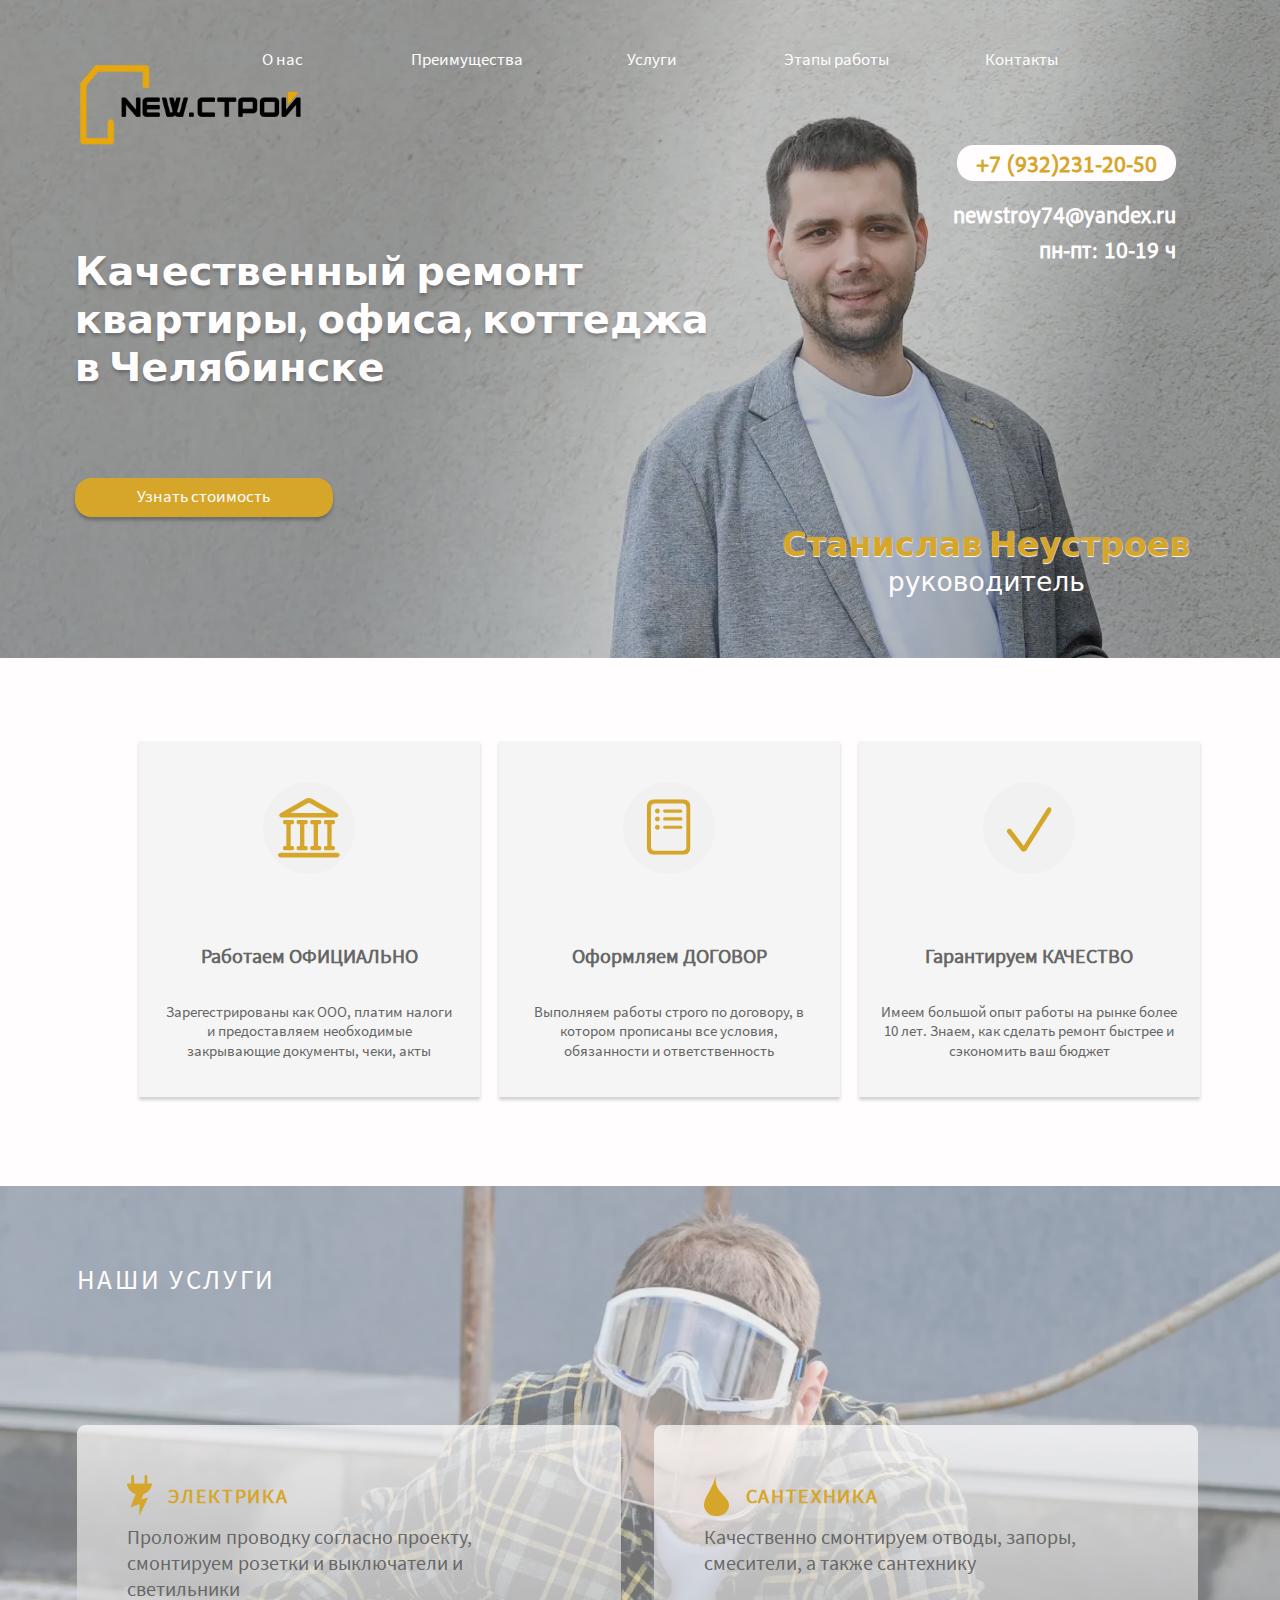
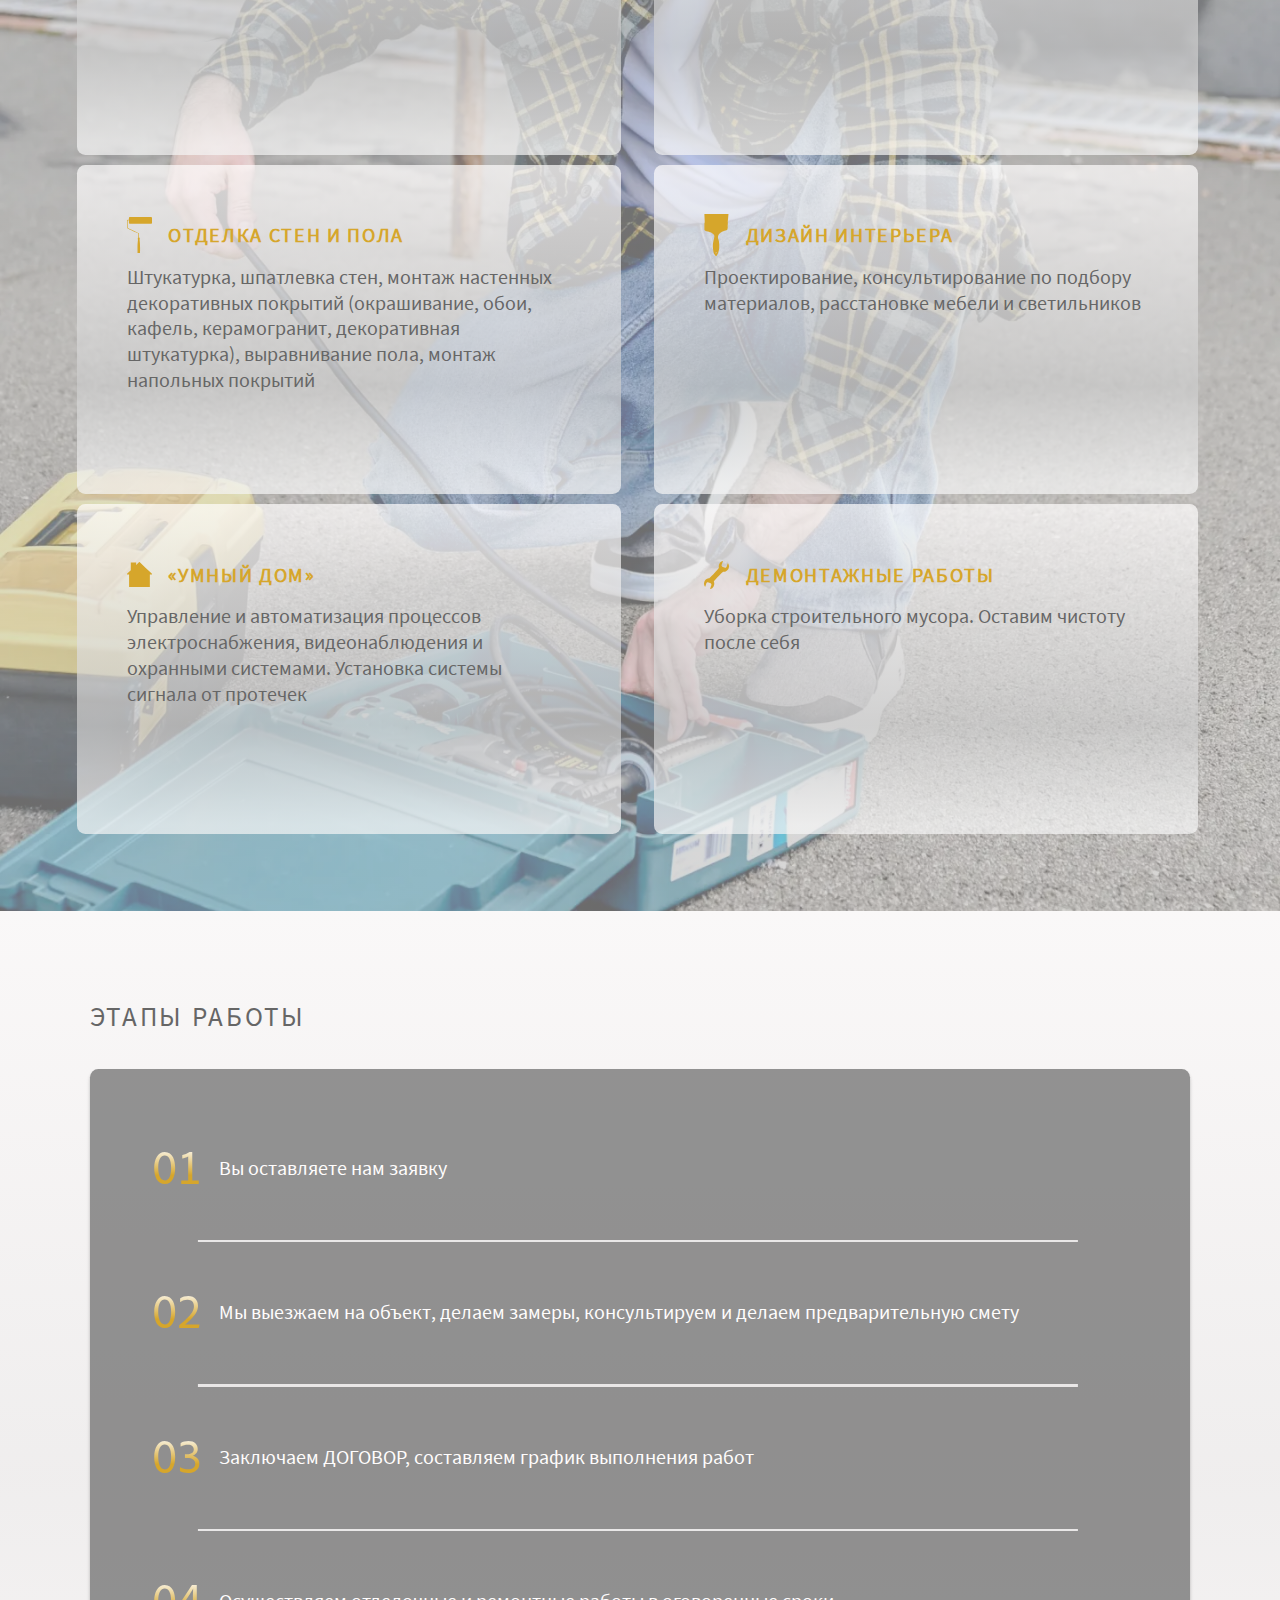
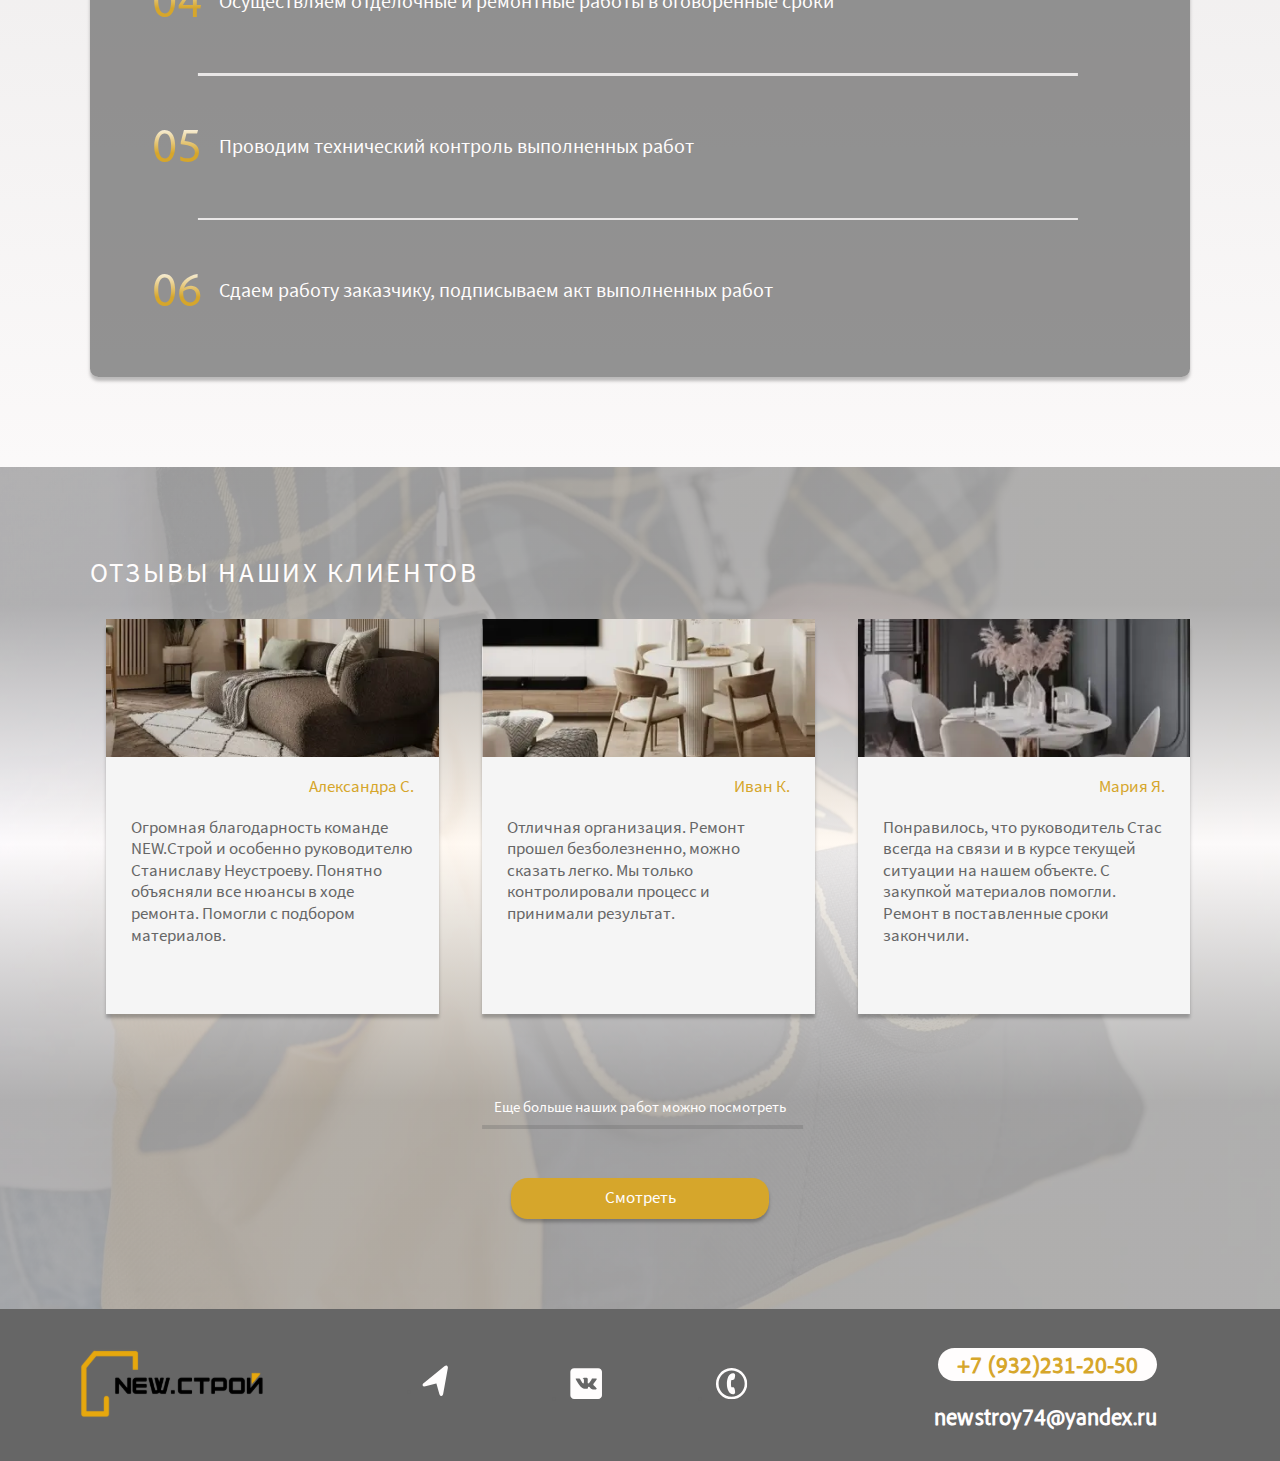
==== index.html @ 84192de8 "add ya metrics and minor changes" ====
<!DOCTYPE html>
<html lang="ru">
  <head>
    <meta charset="UTF-8" />
    <meta name="viewport" content="width=device-width, initial-scale=1.0" />
    <link rel="stylesheet" href="css/style.css" />
    <!-- Swiper CSS -->
    <link rel="stylesheet" href="css/swiper-bundle.min.css" />
    <link rel="icon" href="img/favicon.png" type="image/png" />

    <title>NEW.строй</title>
    <meta
      name="description"
      content="Делаем качественный ремонт
    вашего дома «под ключ»
    в Челябинске."
    />
    <!-- Yandex.Metrika counter -->
    <script type="text/javascript">
      (function (m, e, t, r, i, k, a) {
        m[i] =
          m[i] ||
          function () {
            (m[i].a = m[i].a || []).push(arguments);
          };
        m[i].l = 1 * new Date();
        for (var j = 0; j < document.scripts.length; j++) {
          if (document.scripts[j].src === r) {
            return;
          }
        }
        (k = e.createElement(t)),
          (a = e.getElementsByTagName(t)[0]),
          (k.async = 1),
          (k.src = r),
          a.parentNode.insertBefore(k, a);
      })(
        window,
        document,
        "script",
        "https://mc.yandex.ru/metrika/tag.js",
        "ym"
      );

      ym(98701519, "init", {
        clickmap: true,
        trackLinks: true,
        accurateTrackBounce: true,
        webvisor: true,
      });
    </script>
    <noscript
      ><div>
        <img
          src="https://mc.yandex.ru/watch/98701519"
          style="position: absolute; left: -9999px"
          alt=""
        /></div
    ></noscript>
    <!-- /Yandex.Metrika counter -->
  </head>
  <body>
    <div class="container">
      <header class="header">
        <a href="#" class="logo__big"
          ><img src="icons/logo.svg" alt="newstroy_logo" class="logo__img"
        /></a>
        <div class="nav">
          <ul class="nav__list">
            <li class="nav__item">
              <a href="" class="nav__link">О нас</a>
            </li>
            <li class="nav__item">
              <a href="#advantages" class="nav__link">Преимущества</a>
            </li>
            <li class="nav__item">
              <a href="#services" class="nav__link">Услуги</a>
            </li>
            <li class="nav__item">
              <a href="#work-progress" class="nav__link">Этапы работы</a>
            </li>
            <li class="nav__item">
              <a href="#footer" class="nav__link">Контакты</a>
            </li>
          </ul>
        </div>
        <div class="title">
          <h1 class="title-header">
            Качественный ремонт <br />
            квартиры, офиса, коттеджа <br />
            в Челябинске
          </h1>
        </div>
        <button id="openFormBtn" class="btn header__btn">
          Узнать стоимость
        </button>

        <!-- Фон всплывающей формы -->
        <div class="modal" id="modal">
          <div class="modal-content">
            <span class="close" id="closeModal">&times;</span>
            <form id="requestForm" class="request-form">
              <!-- Первое поле: Площадь помещения в м2 -->
              <input
                type="number"
                id="area"
                class="square-form form-input placeholder-text"
                name="area"
                placeholder="Площадь помещения"
                min="0"
              />
              <!-- Второе поле: Состояние помещения -->
              <select
                id="condition"
                name="condition"
                class="form-input type-of-object-form placeholder-text"
                placeholder="Состояние помещения:"
              >
                <option value="" disabled selected hidden>
                  Состояние помещения:
                </option>
                <option value="вторичка со старым ремонтом">
                  Вторичка со старым ремонтом
                </option>
                <option value="новостройка с черновой отделкой">
                  Новостройка с черновой отделкой
                </option>
                <option value="новостройка с чистовой отделкой">
                  Новостройка с чистовой отделкой
                </option>
                <option value="новостройка без отделки">
                  Новостройка без отделки
                </option>
                <option value="коттедж">Коттедж</option>
              </select>

              <!-- Третье поле: Есть ли дизайн проект? -->
              <div class="form-group">
                <label>Есть ли дизайн проект?</label>
                <div class="toggle-buttons">
                  <div class="toggle-button button-1">
                    <label class="switch">
                      <input
                        type="radio"
                        name="designProject"
                        value="Да"
                        onclick="toggleDesignProject('yes')"
                      />
                      <span class="slider"></span>
                    </label>
                  </div>
                  <span class="modal-label-text">Да</span>
                  <div class="toggle-button button-2">
                    <label class="switch">
                      <input
                        type="radio"
                        name="designProject"
                        value="Нет"
                        onclick="toggleDesignProject('no')"
                      />
                      <span class="slider"></span>
                    </label>
                  </div>
                  <span class="modal-label-text">Нет</span>
                  <div class="toggle-button button-3">
                    <label class="switch">
                      <input
                        type="radio"
                        name="designProject"
                        value="Нужно"
                        onclick="toggleDesignProject('need')"
                      />
                      <span class="slider"></span>
                    </label>
                  </div>
                  <span class="modal-label-text">Нужен</span>
                </div>
              </div>

              <!-- Четвёртое поле: Номер телефона -->
              <label for="phone" class="phone-label"
                >Оставьте свой номер телефона, мы обязательно Вам
                перезвоним:</label
              >
              <input
                type="tel"
                id="phone"
                name="phone"
                class="form-input placeholder-text phone-label__input"
                placeholder="+7___ ___ __ __"
                value="+7"
                required
              />

              <!-- Кнопка отправить -->
              <button type="submit" class="btn submit_btn">Отправить</button>
            </form>
          </div>
        </div>
        <!-- Контейнер для кастомного alert -->
        <div id="customAlert" class="custom-alert">
          <div class="custom-alert-content">
            <span class="close-custom-alert" id="closeCustomAlert"
              >&times;</span
            >
            <p id="alertMessage"></p>
          </div>
        </div>
        <!-- Конец модального окна -->

        <div class="contacts">
          <div class="contacts__phone">
            <a
              href="tel:+79322312050"
              target="_blank"
              rel="noopener noreferrer"
              class="contacts__link"
              >+7 (932)231-20-50</a
            >
          </div>
          <div class="contacts__email">
            <a
              href="mailto:newstroy74@yandex.ru"
              target="_blank"
              rel="noopener noreferrer"
              class="contacts__link contacts__link_email"
              >newstroy74@yandex.ru</a
            >
          </div>
          <div class="contacts__working-time">пн-пт: 10-19 ч</div>
        </div>
        <div class="boss">
          <p class="boss__name">Станислав Неустроев</p>
          <p class="boss__job-title">руководитель</p>
        </div>
      </header>
      <section class="advantages" id="advantages">
        <div class="advantages-card">
          <div class="advantages-card__icon-div">
            <div class="advantages-card__icon-div_container">
              <img
                src="icons/law.svg"
                alt="law_icon"
                class="advantages-card__icon-div_icon"
              />
            </div>
          </div>
          <h3 class="title-advantages">Работаем ОФИЦИАЛЬНО</h3>
          <p class="card-paragraph">
            Зарегестрированы как ООО, платим налоги и предоставляем необходимые
            закрывающие документы, чеки, акты
          </p>
        </div>
        <div class="advantages-card">
          <div class="advantages-card__icon-div">
            <div class="advantages-card__icon-div_container">
              <img
                src="icons/contract.svg"
                alt="contacts_icon"
                class="advantages-card__icon-div_icon"
              />
            </div>
          </div>
          <h3 class="title-advantages">Оформляем ДОГОВОР</h3>
          <p class="card-paragraph">
            Выполняем работы строго по договору, в котором прописаны все
            условия, обязанности и ответственность
          </p>
        </div>
        <div class="advantages-card">
          <div class="advantages-card__icon-div">
            <div class="advantages-card__icon-div_container">
              <img
                src="icons/accept.svg"
                alt="accept_icon"
                class="advantages-card__icon-div_icon"
              />
            </div>
          </div>
          <h3 class="title-advantages">Гарантируем КАЧЕСТВО</h3>
          <p class="card-paragraph">
            Имеем большой опыт работы на рынке более 10 лет. Знаем, как сделать
            ремонт быстрее и сэкономить ваш бюджет
          </p>
        </div>
      </section>
      <section class="services" id="services">
        <div class="div-title">
          <h2 class="title-section">НАШИ УСЛУГИ</h2>
        </div>
        <div class="services-card">
          <div class="services-card__content">
            <img
              src="icons/Electricity.svg"
              alt="Electricity_icon"
              class="services-card__icon"
            />
            <h3 class="services-card__title card-title">ЭЛЕКТРИКА</h3>
            <p class="services-card__paragraph card-services-paragraph">
              Проложим проводку согласно проекту, смонтируем розетки и
              выключатели и светильники
            </p>
          </div>
        </div>
        <div class="services-card">
          <div class="services-card__content">
            <img
              src="icons/Plumbing.svg"
              alt="Plumbing_icon"
              class="services-card__icon"
            />
            <h3 class="services-card__title card-title">САНТЕХНИКА</h3>
            <p class="services-card__paragraph card-services-paragraph">
              Качественно смонтируем отводы, запоры, смесители, а также
              сантехнику
            </p>
          </div>
        </div>
        <div class="services-card">
          <div class="services-card__content">
            <img
              src="icons/Finishing.svg"
              alt="Finishing_icon"
              class="services-card__icon"
            />
            <h3 class="services-card__title card-title">ОТДЕЛКА СТЕН И ПОЛА</h3>
            <p class="services-card__paragraph card-services-paragraph">
              Штукатурка, шпатлевка стен, монтаж настенных декоративных покрытий
              (окрашивание, обои, кафель, керамогранит, декоративная
              штукатурка), выравнивание пола, монтаж напольных покрытий
            </p>
          </div>
        </div>
        <div class="services-card">
          <div class="services-card__content">
            <img
              src="icons/Interiordesign.svg"
              alt="Interiordesign_icon"
              class="services-card__icon"
            />
            <h3 class="services-card__title card-title">ДИЗАЙН ИНТЕРЬЕРА</h3>
            <p class="services-card__paragraph card-services-paragraph">
              Проектирование, консультирование по подбору материалов,
              расстановке мебели и светильников
            </p>
          </div>
        </div>
        <div class="services-card">
          <div class="services-card__content">
            <img
              src="icons/Smarthome.svg"
              alt="Smarthome_icon"
              class="services-card__icon"
            />
            <h3 class="services-card__title card-title">«УМНЫЙ ДОМ»</h3>
            <p class="services-card__paragraph card-services-paragraph">
              Управление и автоматизация процессов электроснабжения,
              видеонаблюдения и охранными системами. Установка системы сигнала
              от протечек
            </p>
          </div>
        </div>
        <div class="services-card">
          <div class="services-card__content">
            <img
              src="icons/Dismantling.svg"
              alt="Dismantling_icon"
              class="services-card__icon"
            />
            <h3 class="services-card__title card-title">ДЕМОНТАЖНЫЕ РАБОТЫ</h3>
            <p class="services-card__paragraph card-services-paragraph">
              Уборка строительного мусора. Оставим чистоту после себя
            </p>
          </div>
        </div>
      </section>
      <section class="work-progress" id="work-progress">
        <h2 class="title-section title-section_grey">ЭТАПЫ РАБОТЫ</h2>
        <div class="work-progress__div">
          <ol class="work-progress__list">
            <li>
              <p class="work-progress-paragraph">Вы оставляете нам заявку</p>
            </li>
            <li>
              <p class="work-progress-paragraph">
                Мы выезжаем на объект, делаем замеры, консультируем и делаем
                предварительную смету
              </p>
            </li>
            <li>
              <p class="work-progress-paragraph">
                Заключаем ДОГОВОР, составляем график выполнения работ
              </p>
            </li>
            <li>
              <p class="work-progress-paragraph">
                Осуществляем отделочные и ремонтные работы в оговоренные сроки
              </p>
            </li>
            <li>
              <p class="work-progress-paragraph">
                Проводим технический контроль выполненных работ
              </p>
            </li>
            <li>
              <p class="work-progress-paragraph">
                Сдаем работу заказчику, подписываем акт выполненных работ
              </p>
            </li>
          </ol>
        </div>
      </section>
      <section class="reviews" id="reviews">
        <h2 class="title-section">ОТЗЫВЫ НАШИХ КЛИЕНТОВ</h2>
        <div class="reviews__div">
          <div class="reviews-card">
            <img
              src="img/review_aleksandra.webp"
              alt="review_aleksandra"
              class="reviews-card__img"
            />
            <h3 class="reviews-card__title card-reviews-title">
              Александра С.
            </h3>
            <p class="reviews-card__paragraph card-reviews-paragraph">
              Огромная благодарность команде NEW.Строй и особенно руководителю
              Станиславу Неустроеву. Понятно объясняли все нюансы в ходе
              ремонта. Помогли с подбором материалов.
            </p>
          </div>
          <div class="reviews-card">
            <img
              src="img/review_ivan.webp"
              alt="review_ivan"
              class="reviews-card__img"
            />
            <h3 class="reviews-card__title card-reviews-title">Иван К.</h3>
            <p class="reviews-card__paragraph card-reviews-paragraph">
              Отличная организация. Ремонт прошел безболезненно, можно сказать
              легко. Мы только контролировали процесс и принимали результат.
            </p>
          </div>
          <div class="reviews-card">
            <img
              src="img/review_maria.webp"
              alt="review_maria"
              class="reviews-card__img"
            />
            <h3 class="reviews-card__title card-reviews-title">Мария Я.</h3>
            <p class="reviews-card__paragraph card-reviews-paragraph">
              Понравилось, что руководитель Стас всегда на связи и в курсе
              текущей ситуации на нашем объекте. С закупкой материалов помогли.
              Ремонт в поставленные сроки закончили.
            </p>
          </div>
        </div>

        <!-- Слайдер для мобильных устройств -->
        <div class="swiper reviews__swiper">
          <div class="swiper-wrapper">
            <div class="swiper-slide">
              <div class="reviews-card">
                <img
                  src="img/review_aleksandra.webp"
                  alt="review_aleksandra"
                  class="reviews-card__img"
                />
                <h3 class="reviews-card__title card-reviews-title">
                  Александра С.
                </h3>
                <p class="reviews-card__paragraph card-reviews-paragraph">
                  Огромная благодарность команде NEW.Строй и особенно
                  руководителю Станиславу Неустроеву. Понятно объясняли все
                  нюансы в ходе ремонта. Помогли с подбором материалов.
                </p>
              </div>
            </div>
            <div class="swiper-slide">
              <div class="reviews-card">
                <img
                  src="img/review_ivan.webp"
                  alt="review_ivan"
                  class="reviews-card__img"
                />
                <h3 class="reviews-card__title card-reviews-title">Иван К.</h3>
                <p class="reviews-card__paragraph card-reviews-paragraph">
                  Отличная организация. Ремонт прошел безболезненно, можно
                  сказать легко. Мы только контролировали процесс и принимали
                  результат.
                </p>
              </div>
            </div>
            <div class="swiper-slide">
              <div class="reviews-card">
                <img
                  src="img/review_maria.webp"
                  alt="review_maria"
                  class="reviews-card__img"
                />
                <h3 class="reviews-card__title card-reviews-title">Мария Я.</h3>
                <p class="reviews-card__paragraph card-reviews-paragraph">
                  Понравилось, что руководитель Стас всегда на связи и в курсе
                  текущей ситуации на нашем объекте. С закупкой материалов
                  помогли. Ремонт в поставленные сроки закончили.
                </p>
              </div>
            </div>
          </div>
        </div>

        <div class="reviews__view-more">
          <p
            class="reviews__view-more-paragraph card-paragraph card-paragraph_white"
          >
            Еще больше наших работ можно посмотреть
          </p>
          <button
            class="btn reviews__btn"
            onclick="window.open('https://disk.yandex.com/d/IvGO50Uizmm1vg', '_blank')"
            rel="noopener noreferrer"
          >
            Смотреть
          </button>
        </div>
      </section>
      <footer class="footer" id="footer">
        <a href="#" class="logo__small"
          ><img src="icons/logo.svg" alt="newstroy_logo" class="logo__img"
        /></a>
        <div class="footer__icons">
          <ul class="icon-list">
            <li class="telegram__item">
              <a
                href="https://t.me/newstroy74"
                target="_blank"
                rel="noopener noreferrer"
                class="telegram"
                ><img
                  src="icons/telegram.svg"
                  alt="telegram"
                  class="telegram-img"
              /></a>
            </li>
            <li class="vk__item">
              <a
                href="https://vk.com/id881487030"
                target="_blank"
                rel="noopener noreferrer"
                class="vk"
                ><img src="icons/vk.svg" alt="vk" class="vk-img"
              /></a>
            </li>
            <li class="whatsapp__item">
              <a
                href="https://wa.me/79322312050"
                target="_blank"
                rel="noopener noreferrer"
                class="whatsapp"
                ><img
                  src="icons/whatsapp.svg"
                  alt="whatsapp"
                  class="whatsapp-img"
              /></a>
            </li>
          </ul>
        </div>
        <div class="contacts contacts-footer">
          <div class="contacts__phone contacts__phone-footer">
            <a
              href="tel:+79322312050"
              target="_blank"
              rel="noopener noreferrer"
              class="contacts__link"
              >+7 (932)231-20-50</a
            >
          </div>
          <div class="contacts__email">
            <a
              href="mailto:newstroy74@yandex.ru"
              target="_blank"
              rel="noopener noreferrer"
              class="contacts__link contacts__link_email"
              >newstroy74@yandex.ru</a
            >
          </div>
        </div>
      </footer>
    </div>
    <script src="js/script.js "></script>
    <!-- Swiper JS -->
    <script src="js/swiper-bundle.min.js"></script>
  </body>
</html>
---- css/style.css ----
@charset "UTF-8";
*, ::after, ::before {
  margin: 0;
  padding: 0;
  box-sizing: border-box;
}

html {
  font-size: 62.5%;
  scroll-behavior: smooth;
}
@media only screen and (min-width: 2000px) {
  html {
    font-size: 85%;
  }
}
@media only screen and (max-width: 1280px) {
  html {
    font-size: 52%;
  }
}
@media only screen and (max-width: 970px) {
  html {
    font-size: 35%;
  }
}
@media only screen and (max-width: 700px) {
  html {
    font-size: 25%;
  }
}

@font-face {
  font-family: "David";
  src: url("../fonts/david.ttf") format("truetype");
  font-weight: normal;
  font-style: normal;
}
@font-face {
  font-family: "SourceSansPro";
  src: url("../fonts/SourceSansPro-Regular.ttf");
  font-weight: normal;
  font-style: normal;
}
@font-face {
  font-family: "AdobeClean";
  src: url("../fonts/AdobeCleanUXRegular.otf");
  font-weight: normal;
  font-style: normal;
}
body {
  font-family: SourceSansPro;
  font-weight: 400;
  color: rgb(102, 102, 102);
  line-height: 113%;
  font-size: 1.6rem;
  background-color: rgb(255, 253, 253);
}

.container {
  display: grid;
  grid-template-rows: 51.4vw 41.25vw 103.5vw 90.3vw 65.84vw 11.88vw;
  grid-template-columns: [full-start] minmax(14rem, 1fr) [center-start] repeat(12, [col-start] minmax(min-content, 14rem) [col-end]) [center-end] minmax(7rem, 1fr) [full-end];
}
@media only screen and (max-width: 700px) {
  .container {
    grid-template-rows: 186.7vw 206vw auto auto 213.76vw 100vw;
  }
}

.header {
  padding-left: 5.84vw;
  padding-right: 4vw;
  grid-column: full-start/full-end;
  display: grid;
  grid-template-columns: repeat(10, 1fr);
  grid-template-rows: 22% 15% 35% 28%;
  background: linear-gradient(105.82deg, rgba(0, 0, 0, 0.4) 28.2%, rgba(0, 0, 0, 0.4) 34.49%, rgba(0, 0, 0, 0.32) 44.65%, rgba(102, 102, 102, 0.4) 53.25%, rgba(102, 102, 102, 0.4) 71.97%, rgba(0, 0, 0, 0.4) 84.65%), url(../img/header-background.webp) center/cover no-repeat;
  background-position: right center;
  overflow: hidden;
}
@media only screen and (min-width: 2000px) {
  .header {
    background: linear-gradient(105.82deg, rgba(0, 0, 0, 0.4) 28.2%, rgba(0, 0, 0, 0.4) 34.49%, rgba(0, 0, 0, 0.32) 44.65%, rgba(102, 102, 102, 0.4) 53.25%, rgba(102, 102, 102, 0.4) 71.97%, rgba(0, 0, 0, 0.4) 84.65%), url(../img/header-background_big.webp) center/cover no-repeat;
  }
}
@media only screen and (max-width: 700px) {
  .header {
    grid-template-rows: 10% 20% 25% 35% 10%;
    grid-template-columns: 100%;
    padding: 0;
    background: linear-gradient(105.82deg, rgba(0, 0, 0, 0.4) 28.2%, rgba(0, 0, 0, 0.4) 34.49%, rgba(0, 0, 0, 0.32) 44.65%, rgba(102, 102, 102, 0.4) 53.25%, rgba(102, 102, 102, 0.4) 71.97%, rgba(0, 0, 0, 0.4) 84.65%), url(../img/header-background_small.webp) center/cover no-repeat;
  }
}
.header__btn {
  grid-row: 4/-1;
  grid-column: 1/-1;
  margin-top: 0.5rem;
  width: 31rem;
  height: 4.7rem;
}
@media only screen and (max-width: 700px) {
  .header__btn {
    margin-top: 12vw;
    margin-left: 4vw;
    grid-row: 4/5;
    width: 46vw;
    height: 10vw;
  }
}

.logo__big {
  padding-top: 25%;
  grid-row: 1/2;
  grid-column: 1/3;
  display: block;
  width: 100%;
}
@media only screen and (max-width: 700px) {
  .logo__big {
    padding: 2vw 0 0 2vw;
  }
}
.logo__img {
  width: 100%;
}
@media only screen and (max-width: 700px) {
  .logo__img {
    width: 41.5vw;
  }
}

.title {
  grid-row: 3/4;
  grid-column: 1/7;
  margin-top: 1rem;
}
@media only screen and (max-width: 700px) {
  .title {
    margin-top: 10vw;
    padding-left: 5.5vw;
    padding-right: 8vw;
    grid-row: 3/4;
    grid-column: 1/-1;
  }
}

.nav {
  padding-top: 6.3rem;
  grid-row: 1/2;
  grid-column: 2/10;
}
.nav__list {
  list-style: none;
  display: grid;
  grid-template-columns: repeat(auto-fit, minmax(13rem, 1fr));
  justify-items: center;
  gap: 0;
}
.nav__link:link, .nav__link:visited {
  font-size: 2rem;
  font-weight: 400;
  color: rgb(255, 253, 253);
  text-decoration: none;
  text-align: center;
  transition: all 0.2s;
  display: inline-block;
}
.nav__link:hover, .nav__link:active {
  color: rgb(214, 166, 43);
  transform: translateY(-0.3rem);
}
@media only screen and (max-width: 700px) {
  .nav {
    display: none;
  }
}

.contacts {
  grid-row: 2/3;
  grid-column: 8/-1;
  display: grid;
  padding-left: 5.5vw;
  grid-template-rows: repeat(3, 1fr);
  font-family: AdobeClean;
  justify-items: end;
  font-size: 2.8rem;
  font-weight: 600;
  line-height: 3.4rem;
  color: rgb(255, 253, 253);
  width: 30rem;
  gap: 0.8rem;
}
@media only screen and (max-width: 700px) {
  .contacts {
    grid-row: 2/3;
    grid-column: 1/-1;
    align-items: center;
    padding: 0 7.8vw 0vw 0;
    width: 100%;
    grid-template-rows: 50% 25% 25%;
    gap: 0.5rem;
    font-size: 5.5vw;
    line-height: 5.92vw;
  }
}
.contacts__phone {
  width: auto;
  padding: 0.5rem 2.3rem;
  text-align: right;
  background: rgb(255, 253, 253);
  border-radius: 2rem;
  transition: all 0.2s;
}
.contacts__phone:hover {
  transform: translateY(-0.3rem);
}
@media only screen and (max-width: 700px) {
  .contacts__phone {
    padding: 2vw 4vw;
    width: auto;
    height: auto;
    border-radius: 6vw;
    text-align: center;
    align-content: center;
  }
}
.contacts__link {
  display: block;
  text-decoration: none;
  color: rgb(214, 166, 43);
}
@media only screen and (max-width: 700px) {
  .contacts__link {
    text-align: center;
  }
}
.contacts__link_email:link, .contacts__link_email:visited {
  display: block;
  padding-top: 1.5rem;
  text-decoration: none;
  color: rgb(255, 253, 253);
}
@media only screen and (max-width: 700px) {
  .contacts__link_email:link, .contacts__link_email:visited {
    font-size: 5.2vw;
  }
}
.contacts__link_email:hover {
  transform: translateY(-0.3rem);
}
@media only screen and (max-width: 700px) {
  .contacts__working-time {
    padding-bottom: 7vw;
    font-size: 5.2vw;
  }
}

.boss {
  grid-row: 4/-1;
  grid-column: 5/-1;
  font-family: David, system-ui, -apple-system, sans-serif;
  font-size: 4rem;
  font-weight: 600;
  line-height: 4.8rem;
  padding-top: 8%;
  padding-left: 30%;
  text-align: center;
}
@media only screen and (max-width: 700px) {
  .boss {
    margin-top: -1vw;
    padding: 0 4vw;
    grid-row: 5/-1;
    grid-column: 1/-1;
    padding: auto;
    text-align: end;
  }
}
.boss__name {
  color: rgb(214, 166, 43);
  text-shadow: 0px 0.1rem 0.1rem rgb(255, 253, 253);
}
@media only screen and (max-width: 700px) {
  .boss__name {
    font-size: 5.2vw;
    line-height: 7.76vw;
    text-shadow: 0px 0.2rem 0.2rem rgb(255, 253, 253);
  }
}
.boss__job-title {
  font-size: 3.2rem;
  font-weight: 400;
  line-height: 3.84rem;
  color: rgb(255, 253, 253);
}
@media only screen and (max-width: 700px) {
  .boss__job-title {
    font-size: 5.2vw;
  }
}

.advantages {
  display: grid;
  grid-template-columns: repeat(3, 1fr);
  gap: 1.8%;
  background-color: rgb(255, 253, 253);
  grid-column: center-start/center-end;
  padding: 7.5% 2% 8% 2%;
}
@media only screen and (max-width: 700px) {
  .advantages {
    grid-column: full-start/full-end;
    grid-template-rows: repeat(3, 55vw);
    grid-template-columns: 100%;
    padding: 13vw 5vw;
    justify-content: center;
    gap: 8vw;
  }
}

.advantages-card {
  background-color: rgb(245, 245, 245);
  display: grid;
  text-align: center;
  padding: 5rem 2.7rem 2.7rem 2.7rem;
  box-shadow: 0px 0.4rem 0.4rem 0px rgba(102, 102, 102, 0.3);
  transition: 0.2s all;
  grid-template-rows: 55% 20% 25%;
}
.advantages-card:hover {
  transform: translateY(-1.5rem) scale(1.03);
}
.advantages-card__icon-div {
  display: flex;
  justify-content: center;
  align-items: flex-start;
}
.advantages-card__icon-div_container {
  display: flex;
  justify-content: center;
  align-items: center;
  width: 11rem;
  height: 11rem;
  background-color: rgb(241, 241, 241);
  border-radius: 50%;
}
.advantages-card__icon-div_icon {
  width: 68%;
}
@media only screen and (max-width: 700px) {
  .advantages-card {
    padding: 4rem;
    grid-template-columns: 20% 80%;
    grid-template-rows: 1fr 3fr;
    gap: 2rem;
    align-items: center;
  }
  .advantages-card:hover {
    transform: none;
  }
  .advantages-card__icon-div {
    display: block;
    grid-row: 1/2;
    grid-column: 1/2;
    justify-content: start;
  }
  .advantages-card__icon-div_container {
    width: 12vw;
    height: 12vw;
  }
}

.services {
  grid-column: full-start/full-end;
  display: grid;
  grid-template-columns: 50% 50%;
  grid-template-rows: 13% repeat(3, minmax(10rem, 1fr));
  background: linear-gradient(180deg, rgba(204, 204, 204, 0.32) 4.77%, rgba(153, 152, 152, 0.4) 100%), url(../img/services-background.webp) center/cover no-repeat;
  padding: 6vw;
  padding-right: 9vw;
  gap: 1.2rem 4rem;
}
@media only screen and (max-width: 700px) {
  .services {
    grid-template-rows: 10vw auto 1fr;
    grid-template-columns: 100%;
    gap: 8vw;
    padding: 13vw 5vw;
  }
}

.div-title {
  grid-row: 1/2;
  grid-column: 1/-1;
}
@media only screen and (max-width: 700px) {
  .div-title {
    display: flex;
    text-align: center;
  }
}

.services-card {
  padding: 6rem 6rem;
  transition: 0.2s all;
  background: linear-gradient(180deg, rgba(255, 253, 253, 0.7) 1.77%, rgba(204, 204, 204, 0.7) 67.27%, rgba(245, 245, 245, 0.7) 97.27%);
  border-radius: 1rem;
}
@media only screen and (max-width: 700px) {
  .services-card {
    background: linear-gradient(180deg, rgba(255, 253, 253, 0.9) 1.77%, rgba(204, 204, 204, 0.9) 67.27%, rgba(245, 245, 245, 0.9) 97.27%);
    border-radius: 4vw;
    padding: 12vw 6vw;
  }
}
.services-card__content {
  display: grid;
  grid-template-columns: 5rem 1fr;
  grid-template-rows: 5rem 1fr;
  justify-items: left;
  align-items: center;
}
@media only screen and (max-width: 700px) {
  .services-card__content {
    grid-template-columns: 5vw 1fr;
    grid-template-rows: 5vw 1fr;
    gap: 6vw 10vw;
  }
}
.services-card__icon {
  width: 60%;
  grid-row: 1/2;
  grid-column: 1/2;
}
@media only screen and (max-width: 700px) {
  .services-card__icon {
    width: 150%;
  }
}
.services-card__title {
  grid-row: 1/2;
  grid-column: 2/-1;
  letter-spacing: 0.2rem;
}
.services-card__paragraph {
  padding-top: 0.9rem;
  grid-row: 2/3;
  grid-column: 1/-1;
}
.services-card:hover {
  transform: translateY(-1rem) scale(0.98);
}
@media only screen and (max-width: 700px) {
  .services-card:hover {
    transform: none;
  }
}

.work-progress {
  grid-column: full-start/full-end;
  display: grid;
  grid-template-columns: 100%;
  grid-template-rows: 7% 93%;
  background: linear-gradient(180deg, rgba(204, 204, 204, 0.1) 0%, rgba(102, 102, 102, 0.1) 49.01%, rgba(204, 204, 204, 0.08) 100%);
  padding: 7vw;
}
@media only screen and (max-width: 700px) {
  .work-progress {
    grid-template-rows: 25vw 1fr;
    padding: 13vw 5vw;
  }
}
.work-progress__div {
  display: grid;
  background-color: rgba(102, 102, 102, 0.7);
  box-shadow: 0px 0.4rem 0.4rem 0px rgba(0, 0, 0, 0.25);
  border-radius: 1rem;
  padding: 2.5rem 2.5rem;
}
@media only screen and (max-width: 700px) {
  .work-progress__div {
    padding: 15vw 5vw;
  }
}
.work-progress__list {
  display: grid;
  list-style: none;
  counter-reset: list-counter 0;
  grid-template-rows: repeat(6, minmax(10rem, 1fr));
}
@media only screen and (max-width: 700px) {
  .work-progress__list {
    grid-template-rows: auto 1fr;
    gap: 6vw;
  }
}
.work-progress__list li {
  position: relative;
  counter-increment: list-counter;
  display: flex;
  align-items: center;
  margin-top: 1.5rem;
}
@media only screen and (max-width: 700px) {
  .work-progress__list li {
    margin-top: 0;
  }
}
.work-progress__list li::before {
  position: absolute;
  top: 50%;
  left: 5rem;
  content: counter(list-counter, decimal-leading-zero) " ";
  font-family: AdobeClean;
  font-size: 6rem;
  line-height: 7.2rem;
  font-weight: 400;
  background: linear-gradient(180deg, #FFFFFF 18.27%, #D6A62B 66.77%);
  -webkit-background-clip: text;
  background-clip: text;
  -webkit-text-fill-color: transparent;
  text-fill-color: transparent;
  transform: translateY(-55%);
}
@media only screen and (max-width: 700px) {
  .work-progress__list li::before {
    font-size: 12vw;
    line-height: 13.2vw;
    left: 2vw;
  }
}
.work-progress__list li p {
  margin-left: 13rem;
}
@media only screen and (max-width: 700px) {
  .work-progress__list li p {
    margin-left: 20vw;
  }
}
.work-progress__list li::after {
  content: "";
  position: absolute;
  left: 0;
  bottom: -1rem;
  height: 0.3rem;
  width: 83%;
  background-color: rgba(255, 253, 253, 0.8);
  transform: translateX(10%);
}
@media only screen and (max-width: 700px) {
  .work-progress__list li::after {
    display: none;
  }
}
.work-progress__list li:last-child::after {
  display: none;
}

.reviews {
  grid-column: full-start/full-end;
  display: grid;
  grid-template-columns: 100%;
  grid-template-rows: 7% 62% 31%;
  background: linear-gradient(180deg, rgba(102, 102, 102, 0.5) 16.27%, rgba(255, 253, 253, 0.5) 44.77%, rgba(102, 102, 102, 0.5) 75.27%), url(../img/reviews-background.webp) center/cover no-repeat;
  padding: 7vw;
}
@media only screen and (max-width: 700px) {
  .reviews {
    grid-template-rows: 7% 62% 25%;
    gap: 12vw;
    padding: 16vw 0vw 11vw 5vw;
  }
}
.reviews__div {
  grid-row: 2/3;
  display: grid;
  grid-template-columns: repeat(3, minmax(10vw, 1fr));
  gap: 4%;
  padding: 2rem 0 0 2rem;
}
@media only screen and (max-width: 700px) {
  .reviews__div {
    display: none;
  }
}
.reviews__swiper {
  display: none;
}
@media only screen and (max-width: 700px) {
  .reviews__swiper {
    margin: 0;
    padding: 0;
    display: flex;
    width: 100%;
    align-content: flex-start;
  }
  .reviews__swiper swiper-slide {
    width: 100%;
    display: flex;
    justify-content: left;
  }
}
.reviews__view-more {
  padding-top: 5%;
  grid-row: 3/4;
  display: grid;
  grid-template-rows: repeat(2, 1fr);
  align-items: center;
  justify-items: center;
}
@media only screen and (max-width: 700px) {
  .reviews__view-more {
    padding-top: 0;
    grid-row: 3/-1;
    grid-template-rows: auto auto;
    margin-top: -9vw;
    margin-left: -5vw;
  }
}
.reviews__view-more-paragraph {
  position: relative;
}
@media only screen and (max-width: 700px) {
  .reviews__view-more-paragraph {
    text-align: center;
    grid-row: 1/2;
    grid-column: 1/-1;
    padding: 0 10vw;
  }
}
.reviews__view-more-paragraph::after {
  content: "";
  left: -15%;
  position: absolute;
  bottom: -1.5rem;
  height: 0.5rem;
  width: 110%;
  background-color: rgba(102, 102, 102, 0.3);
  transform: translateX(10%);
}
@media only screen and (max-width: 700px) {
  .reviews__view-more-paragraph::after {
    display: none;
  }
}
.reviews__btn {
  margin-top: 3%;
  width: 31rem;
  height: 5rem;
}
@media only screen and (max-width: 700px) {
  .reviews__btn {
    grid-row: 2/-1;
    margin-top: -21vw;
    width: 80.5vw;
    height: 13vw;
    font-size: 5.72vw;
    line-height: 6.4vw;
  }
}

.reviews-card {
  background-color: rgb(245, 245, 245);
  display: grid;
  grid-template-rows: 35% 15% 50%;
  box-shadow: 0px 0.4rem 0.4rem 0px rgba(0, 0, 0, 0.25);
  transition: 0.2s all;
  border-radius: 1rem 1rem 0rem 0rem;
  min-height: 44rem;
  min-width: 28rem;
  transition: 0.2s all;
}
@media only screen and (max-width: 700px) {
  .reviews-card {
    width: 77vw;
    height: 112vw;
    border-radius: 4vw 4vw 0 0;
  }
}
.reviews-card:hover {
  transform: translateY(-1rem) scale(1.02);
}
@media only screen and (max-width: 700px) {
  .reviews-card:hover {
    transform: none;
  }
}
.reviews-card__img {
  grid-row: 1/2;
  width: 100%;
  height: 100%;
  object-fit: cover;
  object-position: center;
}
@media only screen and (max-width: 700px) {
  .reviews-card__img {
    border-radius: 4vw 4vw 0 0;
  }
}
.reviews-card__title {
  grid-row: 2/3;
  padding: 2rem 3rem;
  text-align: end;
  align-self: center;
}
.reviews-card__paragraph {
  grid-row: 3/4;
  text-align: start;
  padding: 0 3rem 3rem 3rem;
  align-self: stretch;
}

.swiper-wrapper {
  display: flex;
}

.footer {
  background-color: rgb(102, 102, 102);
  grid-column: full-start/full-end;
  display: grid;
  grid-template-columns: 33% 34% 33%;
}
@media only screen and (max-width: 700px) {
  .footer {
    grid-template-columns: 100%;
    grid-template-rows: 33% 34% 33%;
    align-items: center;
    justify-items: center;
    padding: 5vw;
  }
}
.footer__icons {
  grid-column: 2/3;
  align-content: center;
  justify-content: center;
}
@media only screen and (max-width: 700px) {
  .footer__icons {
    grid-row: 2/3;
    grid-column: 1/-1;
  }
}

.icon-list {
  display: grid;
  grid-template-columns: repeat(3, 1fr);
}
@media only screen and (max-width: 700px) {
  .icon-list {
    gap: 13vw;
  }
}

.telegram-img {
  width: 2vw;
}
@media only screen and (max-width: 700px) {
  .telegram-img {
    width: 9vw;
    padding-top: 1.7vw;
    margin-left: 3vw;
  }
}

.vk-img {
  width: 3vw;
}
@media only screen and (max-width: 700px) {
  .vk-img {
    width: 15vw;
  }
}

.whatsapp-img {
  width: 3vw;
}
@media only screen and (max-width: 700px) {
  .whatsapp-img {
    width: 15vw;
  }
}

.logo__small {
  grid-column: 1/2;
  margin-left: 6vw;
  align-content: center;
}
@media only screen and (max-width: 700px) {
  .logo__small {
    display: grid;
    justify-items: center;
    align-items: center;
    margin-left: 0;
    grid-row: 1/2;
    grid-column: 1/-1;
  }
}
.logo__small img {
  width: 55%;
}
@media only screen and (max-width: 700px) {
  .logo__small img {
    width: 50vw;
  }
}

.contacts-footer {
  gap: 1rem;
  padding-left: 6vw;
  grid-column: 3/-1;
  grid-row: 1/-1;
  display: grid;
  grid-template-rows: 4rem 4rem;
  align-content: center;
}
@media only screen and (max-width: 700px) {
  .contacts-footer {
    padding: 0;
    justify-items: center;
    grid-column: 1/-1;
    grid-row: 3/-1;
    gap: 10vw;
    width: 70vw;
  }
}

.contacts__phone-footer {
  display: grid;
  align-content: center;
  justify-content: center;
}
@media only screen and (max-width: 700px) {
  .contacts__phone-footer {
    justify-items: center;
    align-items: center;
    width: 65vw;
    font-size: 6.24vw;
    line-height: 7.76vw;
  }
}

.btn {
  font-size: 2rem;
  line-height: 2rem;
  font-weight: 400;
  font-family: "SourceSansPro";
  color: rgb(255, 253, 253);
  background-color: rgb(214, 166, 43);
  border: 0;
  padding: 1.4rem 5.6rem;
  border-radius: 2rem;
  box-shadow: 0px 0.4rem 0.4rem 0px rgba(0, 0, 0, 0.25);
  cursor: pointer;
  transition: all 0.2s;
}
.btn:hover {
  color: rgb(214, 166, 43);
  background-color: rgb(255, 253, 253);
  transform: scale(0.95);
}
.btn:active {
  transform: translateY(-0.2rem);
}
@media only screen and (max-width: 700px) {
  .btn {
    padding: 1vw;
    font-size: 5vw;
    line-height: 5.76rem;
    border-radius: 5rem;
  }
}

/* Стиль для фона всплывающей формы */
.modal {
  display: none;
  position: fixed;
  z-index: 1;
  left: 0;
  top: 0;
  width: 100%;
  height: 100%;
  overflow: auto;
  background-color: rgba(0, 0, 0, 0.4);
}

.modal-content {
  display: grid;
  grid-template-rows: 5% 95%;
  background-color: rgba(214, 166, 43, 0.8);
  box-shadow: 0px 0.4rem 0.4rem 0px rgba(0, 0, 0, 0.25);
  margin: 7% auto;
  padding: 3rem;
  width: 64vw;
  height: 32vw;
  border-radius: 1rem;
  transform: scale(0.5);
  opacity: 0;
  transition: transform 0.5s ease, opacity 1s ease;
}
@media only screen and (max-width: 700px) {
  .modal-content {
    width: 87vw;
    height: 160vw;
  }
}

.modal.show .modal-content {
  transform: scale(1);
  opacity: 1;
}

.request-form {
  grid-row: 2/-1;
  display: grid;
  grid-template-rows: repeat(5, 1fr);
  grid-template-columns: 1fr 1fr;
  gap: 2%;
}
@media only screen and (max-width: 700px) {
  .request-form {
    grid-template-rows: 18vw 18vw 40vw 40vw 15vw;
    grid-template-columns: 100%;
    align-items: center;
    justify-items: center;
  }
}

.close {
  position: absolute;
  top: 10%;
  right: 5%;
  color: rgb(245, 245, 245);
  text-decoration: none;
  font-size: 5rem;
  font-weight: bold;
  cursor: pointer;
  transition: transform 0.3s ease;
}
@media only screen and (max-width: 700px) {
  .close {
    top: 5vw;
    font-size: 10vw;
  }
}
.close:hover, .close:focus {
  transform: rotate(90deg) scale(1.2);
}
.close:active {
  transform: scale(0.9);
}

.square-form {
  grid-row: 1/2;
  grid-column: 1/2;
  color: rgb(245, 245, 245);
}
@media only screen and (max-width: 700px) {
  .square-form {
    grid-row: 1/2;
    grid-column: 1/-1;
  }
}

.type-of-object-form {
  grid-row: 2/3;
  grid-column: 1/2;
  appearance: none;
}
@media only screen and (max-width: 700px) {
  .type-of-object-form {
    grid-row: 2/3;
    grid-column: 1/-1;
  }
}
.type-of-object-form:focus-visible {
  outline: none;
  box-shadow: 0 0 0.5rem rgba(0, 0, 0, 0.2);
}

.form-input {
  display: flex;
  width: 64%;
  height: 81%;
  border: none;
  padding-left: 2rem;
  border-radius: 1rem;
  -moz-appearance: textfield;
}
@media only screen and (max-width: 700px) {
  .form-input {
    width: 70vw;
    height: 15vw;
  }
}
.form-input::-webkit-outer-spin-button, .form-input::-webkit-inner-spin-button {
  -webkit-appearance: none;
  margin: 0;
}
.form-input::placeholder {
  text-align: left;
  opacity: 1;
  transition: opacity 0.3s ease;
}
.form-input:focus-visible {
  outline: none;
}
.form-input:focus-visible::placeholder {
  opacity: 0;
}

.form-group {
  grid-row: 3/-1;
  grid-column: 1/2;
  display: grid;
  grid-template-rows: 20% 80%;
}
@media only screen and (max-width: 700px) {
  .form-group {
    grid-template-rows: auto auto;
    grid-row: 3/4;
    grid-column: 1/-1;
    margin-left: -10vw;
    margin-top: -2vw;
    gap: 2vw;
  }
}
.form-group label {
  grid-row: 1/2;
  margin-top: 0.5rem;
  font-size: 2.4rem;
  font-weight: 400;
  line-height: 3.12rem;
  color: rgb(255, 253, 253);
}
@media only screen and (max-width: 700px) {
  .form-group label {
    font-size: 5.72vw;
    line-height: 6.4vw;
  }
}

.toggle-buttons {
  grid-row: 2/-1;
  display: grid;
  align-items: center;
  grid-template-rows: repeat(3, auto);
  grid-template-columns: 1fr 1fr;
  gap: 1.2rem;
  width: 14%;
  height: 10%;
}
@media only screen and (max-width: 700px) {
  .toggle-buttons {
    gap: 3vw 2vw;
    width: 35vw;
  }
}

.toggle-button {
  width: 6.5rem;
  height: 3.4rem;
  padding: 0.3rem;
  background-color: rgb(255, 253, 253);
  border-radius: 2rem;
}
@media only screen and (max-width: 700px) {
  .toggle-button {
    padding: 0.8vw;
    width: 17.1vw;
    height: 8.8vw;
    border-radius: 5vw;
  }
}
.toggle-button input[type=radio] {
  display: none;
}
.toggle-button input[type=radio]:checked + .slider::before {
  transform: translateX(3.1rem);
}
@media only screen and (max-width: 700px) {
  .toggle-button input[type=radio]:checked + .slider::before {
    transform: translateX(8.5vw);
  }
}

.button-1 {
  grid-row: 1/2;
}

.button-2 {
  grid-row: 2/3;
}

.button-3 {
  grid-row: 3/4;
}

.slider {
  background-color: #ffffff;
  height: 2rem;
  cursor: pointer;
  transition: background-color 0.2s;
}
@media only screen and (max-width: 700px) {
  .slider {
    height: 5vw;
  }
}
.slider::before {
  content: "";
  position: absolute;
  width: 2.8rem;
  height: 2.8rem;
  background-color: rgb(214, 166, 43);
  border-radius: 50%;
  transition: transform 0.2s;
}
@media only screen and (max-width: 700px) {
  .slider::before {
    width: 7.27vw;
    height: 7.27vw;
  }
}

.phone-label {
  margin-top: 2.8rem;
  margin-left: 3rem;
  grid-row: 2/4;
  grid-column: 2/-1;
  font-size: 2.4rem;
  font-weight: 400;
  line-height: 3.12rem;
  color: rgb(255, 253, 253);
}
@media only screen and (max-width: 700px) {
  .phone-label {
    margin: -3vw 0 10vw 2vw;
    grid-row: 4/5;
    grid-column: 1/-1;
    font-size: 5.2vw;
    line-height: 6.2vw;
    padding: 0vw 3vw 0 3vw;
  }
}
.phone-label__input {
  height: 40.5%;
  margin-top: 2.8rem;
  margin-left: 3rem;
  grid-row: 3/5;
  grid-column: 2/-1;
}
@media only screen and (max-width: 700px) {
  .phone-label__input {
    margin-top: 20vw;
    margin-left: 0;
    height: 10vw;
    grid-row: 4/5;
    grid-column: 1/-1;
    border-radius: 3vw;
  }
}

.submit_btn {
  grid-row: 5/-1;
  grid-column: 2/3;
  margin-top: 0.8rem;
  margin-left: 15rem;
  width: 55%;
  height: 65%;
  padding: 1rem;
  background-color: rgb(245, 245, 245);
  color: rgb(214, 166, 43);
  cursor: pointer;
}
@media only screen and (max-width: 700px) {
  .submit_btn {
    grid-row: 5/-1;
    grid-column: 1/-1;
    margin: 0 0 6vw 0;
    padding: 0;
  }
}
.submit_btn:active {
  transform: translateY(-0.2rem);
}

/* Стили для фона alert */
.custom-alert {
  display: none;
  position: fixed;
  z-index: 1000;
  left: 0;
  top: 0;
  width: 100%;
  height: 100%;
  background-color: rgba(0, 0, 0, 0.5);
}

/* Стиль для содержимого alert */
.custom-alert-content {
  position: relative;
  background-color: #fff;
  margin: 15% auto;
  padding: 2rem;
  width: 80%;
  max-width: 30rem;
  border-radius: 1rem;
  box-shadow: 0 0.5rem 1.5rem rgba(0, 0, 0, 0.3);
  text-align: center;
}
@media only screen and (max-width: 700px) {
  .custom-alert-content {
    margin: 70vw auto;
    width: 60vw;
    height: 30vw;
    max-width: 70vw;
    align-items: center;
  }
  .custom-alert-content p {
    margin-top: 6vw;
    font-size: 5vw;
    line-height: 6vw;
  }
}

/* Стиль для кнопки закрытия */
.close-custom-alert {
  position: absolute;
  top: 1rem;
  right: 1.5rem;
  font-size: 1.8rem;
  font-weight: bold;
  color: #333;
  cursor: pointer;
}
@media only screen and (max-width: 700px) {
  .close-custom-alert {
    top: 3vw;
    right: 3vw;
    font-size: 5vw;
    font-weight: bold;
  }
}

.close-custom-alert:hover {
  color: rgb(214, 166, 43);
}

.title-header {
  font-family: David, system-ui, -apple-system, sans-serif;
  font-size: 4.8rem;
  line-height: 5.76rem;
  color: rgb(255, 253, 253);
  font-weight: 600;
  text-shadow: 0px 0.4rem 0.4rem rgba(0, 0, 0, 0.25);
}
@media only screen and (max-width: 700px) {
  .title-header {
    font-size: 7.27vw;
    line-height: 8.8vw;
    font-weight: 600;
    text-shadow: 0px 0.4rem 0.4rem rgba(0, 0, 0, 0.25);
  }
}

.title-advantages {
  font-size: 2.4rem;
  line-height: 3.12rem;
  font-weight: 700;
  color: rgb(102, 102, 102);
}
@media only screen and (max-width: 700px) {
  .title-advantages {
    display: block;
    margin-left: -10vw;
    grid-row: 1/2;
    grid-column: 2/-1;
    font-size: 5.2vw;
    line-height: 5.76vw;
  }
}

.card-paragraph {
  font-size: 1.8rem;
  line-height: 2.34rem;
  font-weight: 400;
  color: rgb(102, 102, 102);
}
@media only screen and (max-width: 700px) {
  .card-paragraph {
    display: block;
    margin-top: -5vw;
    grid-row: 2/-1;
    grid-column: 1/-1;
    font-size: 5.2vw;
    line-height: 5.76vw;
  }
}
.card-paragraph_white {
  color: rgb(255, 253, 253);
}
@media only screen and (max-width: 700px) {
  .card-paragraph_white {
    grid-row: 1/2;
    grid-column: 1/-1;
    font-size: 5.72vw;
    line-height: 6.4vw;
  }
}

.card-title {
  font-size: 2.4rem;
  line-height: 3.12rem;
  font-weight: 700;
  color: rgb(214, 166, 43);
}
@media only screen and (max-width: 700px) {
  .card-title {
    font-size: 5.72vw;
    line-height: 6.4vw;
  }
}

.title-section {
  font-size: 3.2rem;
  line-height: 4.16rem;
  font-weight: 400;
  color: rgb(255, 253, 253);
  letter-spacing: 0.1em;
  text-align: left;
}
@media only screen and (max-width: 700px) {
  .title-section {
    padding-left: 5vw;
    font-size: 6.24vw;
    line-height: 7.76vw;
  }
}
.title-section_grey {
  color: rgb(102, 102, 102);
}
@media only screen and (max-width: 700px) {
  .title-section_grey {
    padding-left: 5vw;
  }
}

.card-services-paragraph {
  font-size: 2.4rem;
  line-height: 3.12rem;
  font-weight: 400;
  color: rgb(102, 102, 102);
}
@media only screen and (max-width: 700px) {
  .card-services-paragraph {
    font-size: 5.2vw;
    line-height: 6.2vw;
  }
}

.work-progress-paragraph {
  font-size: 2.4rem;
  line-height: 3.12rem;
  font-weight: 400;
  color: rgb(255, 253, 253);
}
@media only screen and (max-width: 700px) {
  .work-progress-paragraph {
    font-size: 5.72vw;
    line-height: 6.4vw;
  }
}

.card-reviews-title {
  line-height: 2.6rem;
  font-size: 2rem;
  font-weight: 400;
  color: rgb(214, 166, 43);
}
@media only screen and (max-width: 700px) {
  .card-reviews-title {
    font-size: 5.2vw;
    line-height: 6.2vw;
  }
}

.card-reviews-paragraph {
  line-height: 2.6rem;
  font-size: 2rem;
  font-weight: 400;
  color: rgb(102, 102, 102);
}
@media only screen and (max-width: 700px) {
  .card-reviews-paragraph {
    font-size: 5.2vw;
    line-height: 6.2vw;
  }
}

.placeholder-text {
  font-family: Source Sans Pro;
  font-size: 2rem;
  font-weight: 400;
  line-height: 2.54rem;
  color: rgba(43, 45, 51, 0.5);
}
@media only screen and (max-width: 700px) {
  .placeholder-text {
    font-size: 5.2vw;
    line-height: 6.2vw;
  }
}

.modal-label-text {
  color: rgb(255, 253, 253);
  font-size: 2rem;
  line-height: 2.54rem;
  font-weight: 400;
}
@media only screen and (max-width: 700px) {
  .modal-label-text {
    font-size: 5.2vw;
    line-height: 6.2vw;
  }
}
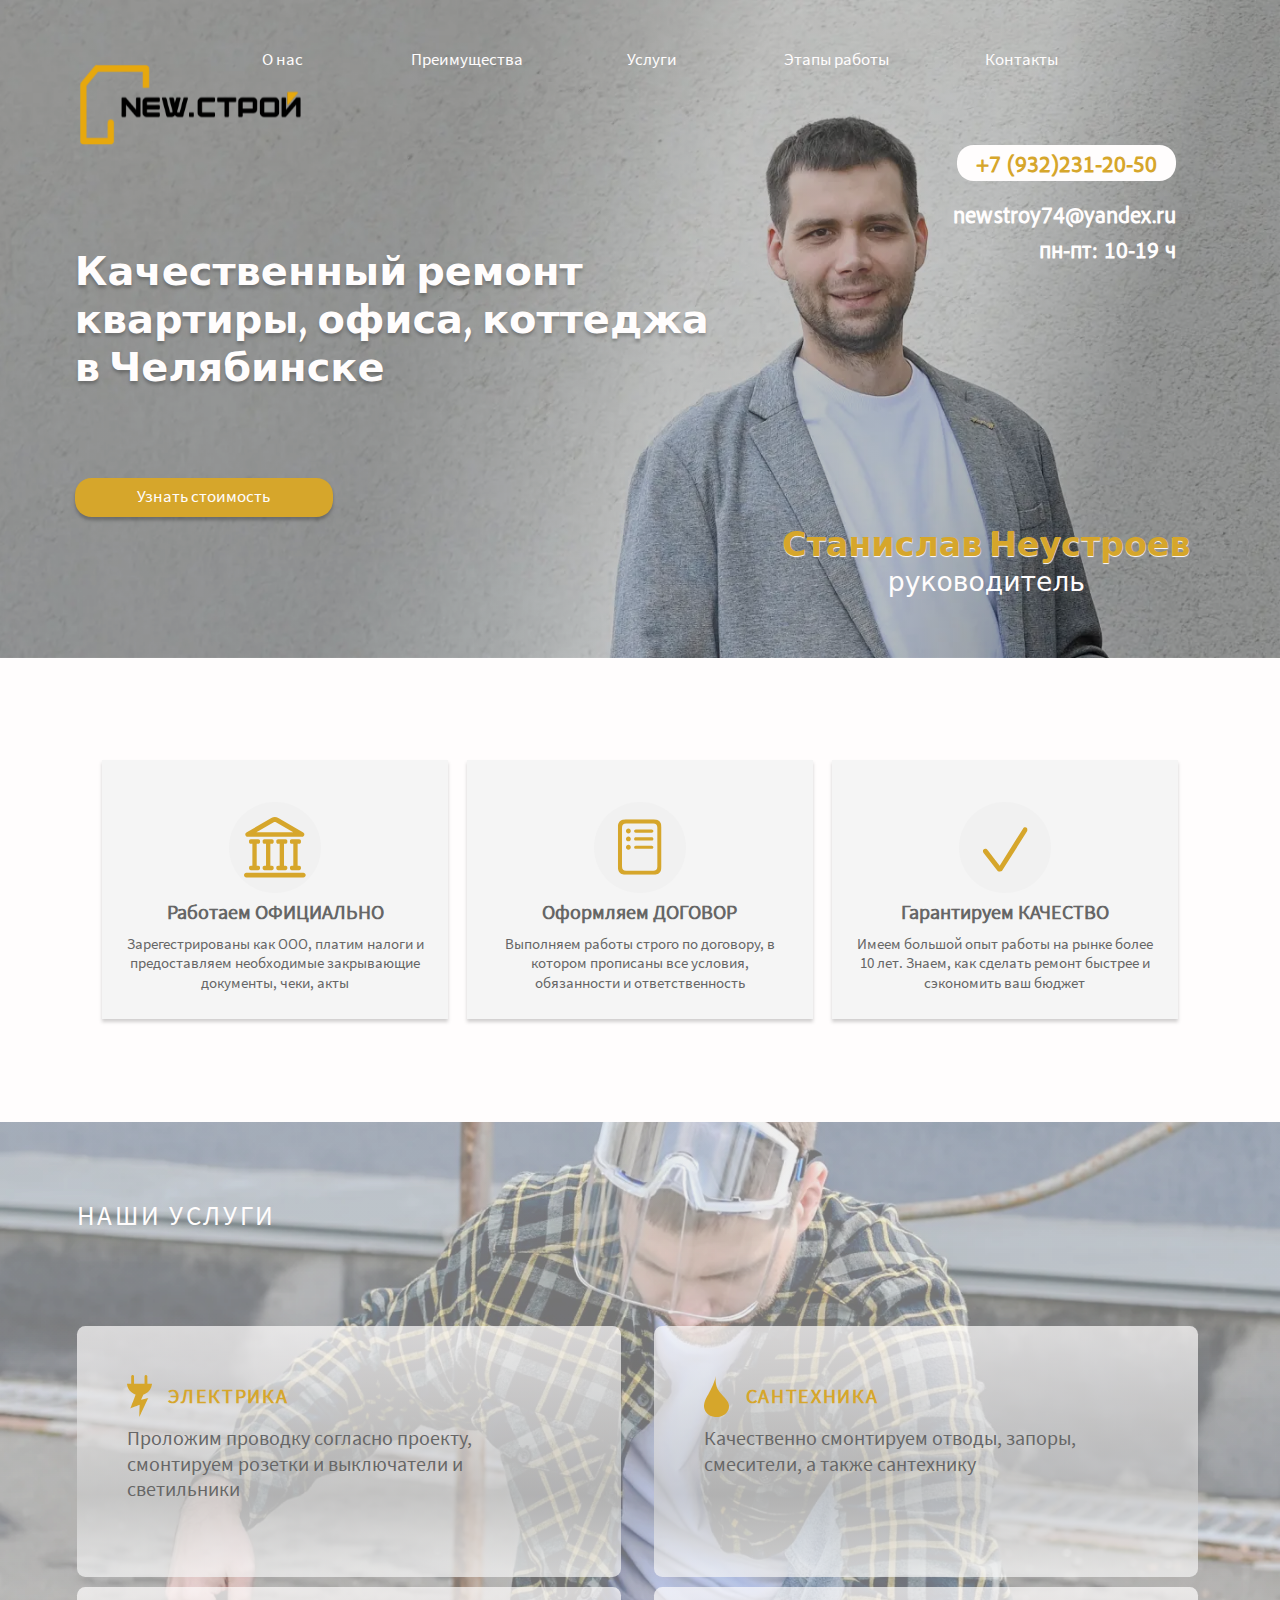
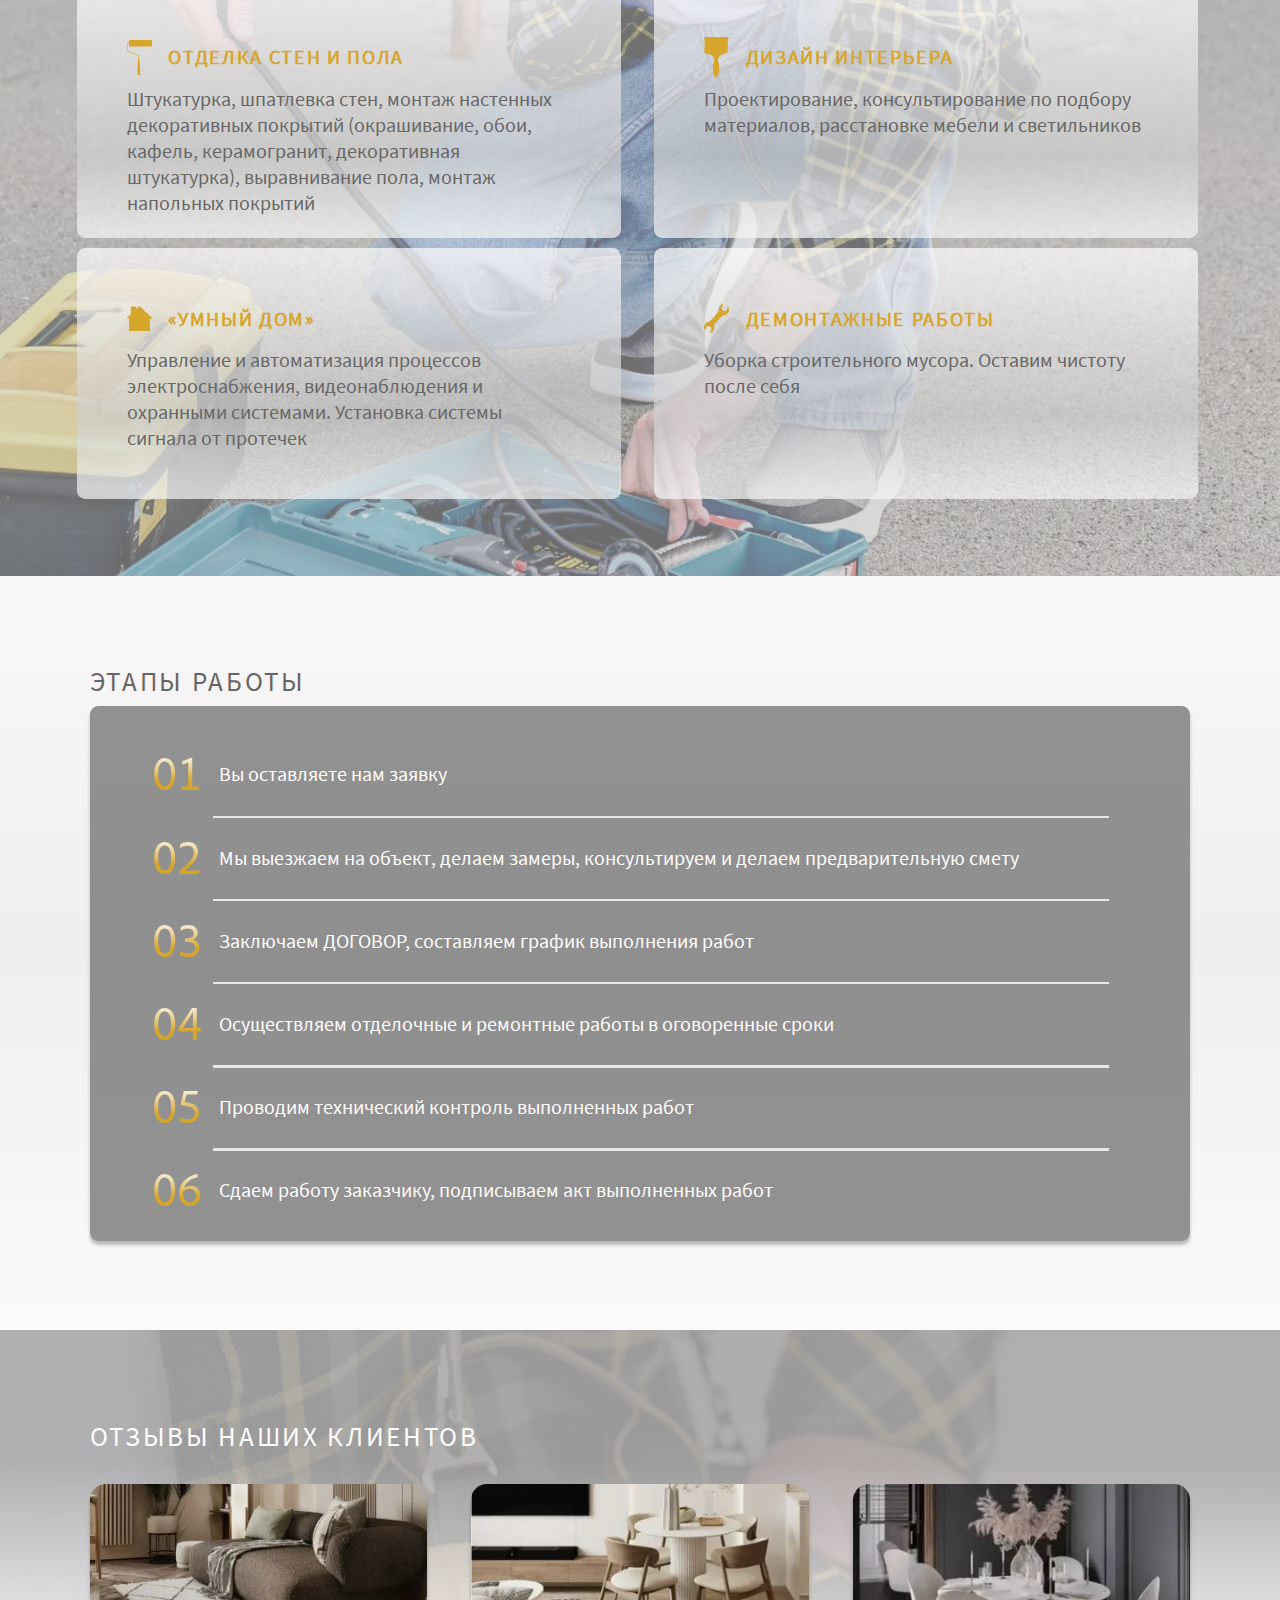
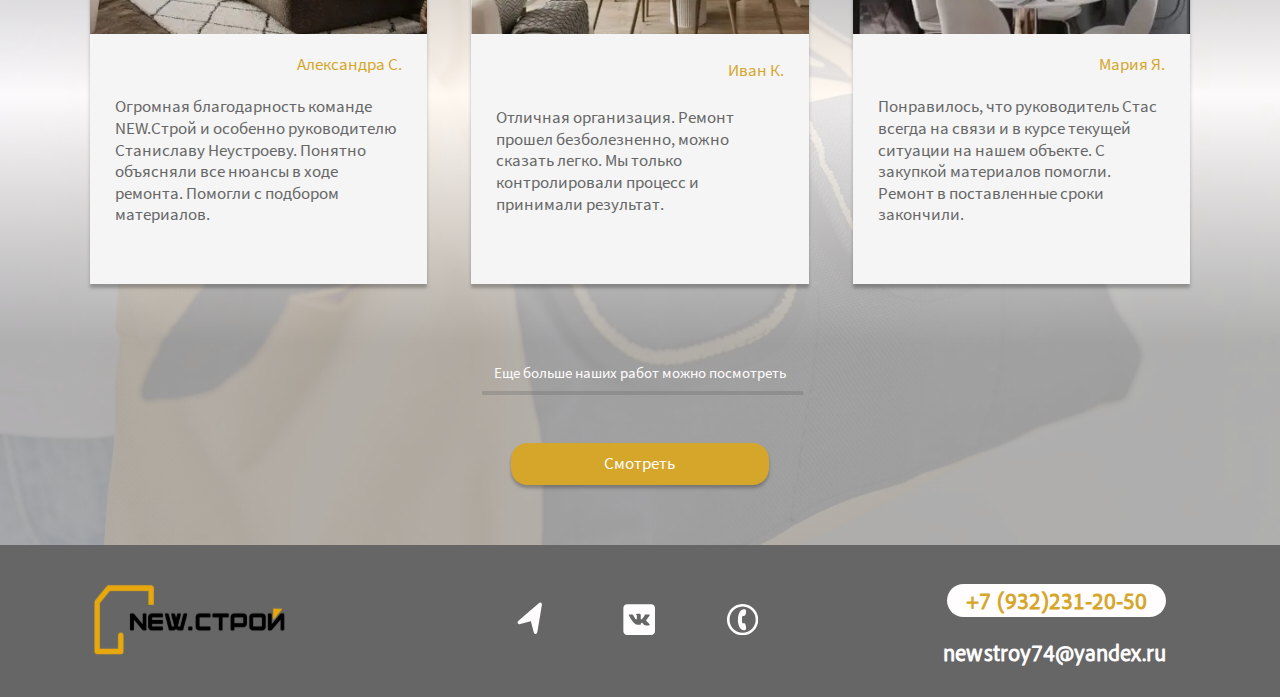
==== commit 0999aabe: "fix problem when swiper styles override main style" ====
--- a/index.html
+++ b/index.html
@@ -2,10 +2,10 @@
 <html lang="ru">
   <head>
     <meta charset="UTF-8" />
-    <meta name="viewport" content="width=device-width, initial-scale=1.0" />
-    <link rel="stylesheet" href="css/style.css" />
+    <meta name="viewport" content="width=device-width, initial-scale=1.0" />   
     <!-- Swiper CSS -->
     <link rel="stylesheet" href="css/swiper-bundle.min.css" />
+    <link rel="stylesheet" href="css/style.css" />
     <link rel="icon" href="img/favicon.png" type="image/png" />
 
     <title>NEW.строй</title>
--- a/css/style.css
+++ b/css/style.css
@@ -9,9 +9,9 @@
   font-size: 62.5%;
   scroll-behavior: smooth;
 }
-@media only screen and (min-width: 2000px) {
+@media only screen and (min-width: 1900px) {
   html {
-    font-size: 85%;
+    font-size: 95%;
   }
 }
 @media only screen and (max-width: 1280px) {
@@ -59,8 +59,8 @@
 
 .container {
   display: grid;
-  grid-template-rows: 51.4vw 41.25vw 103.5vw 90.3vw 65.84vw 11.88vw;
-  grid-template-columns: [full-start] minmax(14rem, 1fr) [center-start] repeat(12, [col-start] minmax(min-content, 14rem) [col-end]) [center-end] minmax(7rem, 1fr) [full-end];
+  grid-template-rows: 51.4vw auto auto auto auto 11.88vw;
+  grid-template-columns: [full-start] 1fr [center-start] repeat(12, 1fr) [center-end] 1fr [full-end];
 }
 @media only screen and (max-width: 700px) {
   .container {
@@ -79,7 +79,7 @@
   background-position: right center;
   overflow: hidden;
 }
-@media only screen and (min-width: 2000px) {
+@media only screen and (min-width: 1900px) {
   .header {
     background: linear-gradient(105.82deg, rgba(0, 0, 0, 0.4) 28.2%, rgba(0, 0, 0, 0.4) 34.49%, rgba(0, 0, 0, 0.32) 44.65%, rgba(102, 102, 102, 0.4) 53.25%, rgba(102, 102, 102, 0.4) 71.97%, rgba(0, 0, 0, 0.4) 84.65%), url(../img/header-background_big.webp) center/cover no-repeat;
   }
@@ -273,7 +273,6 @@
     padding: 0 4vw;
     grid-row: 5/-1;
     grid-column: 1/-1;
-    padding: auto;
     text-align: end;
   }
 }
@@ -305,8 +304,8 @@
   grid-template-columns: repeat(3, 1fr);
   gap: 1.8%;
   background-color: rgb(255, 253, 253);
-  grid-column: center-start/center-end;
-  padding: 7.5% 2% 8% 2%;
+  grid-column: full-start/full-end;
+  padding: 8%;
 }
 @media only screen and (max-width: 700px) {
   .advantages {
@@ -323,7 +322,7 @@
   background-color: rgb(245, 245, 245);
   display: grid;
   text-align: center;
-  padding: 5rem 2.7rem 2.7rem 2.7rem;
+  padding: 5rem 2.7rem 5rem 2.7rem;
   box-shadow: 0px 0.4rem 0.4rem 0px rgba(102, 102, 102, 0.3);
   transition: 0.2s all;
   grid-template-rows: 55% 20% 25%;
@@ -532,6 +531,7 @@
 }
 .work-progress__list li p {
   margin-left: 13rem;
+  padding-right: 5rem;
 }
 @media only screen and (max-width: 700px) {
   .work-progress__list li p {
@@ -544,9 +544,9 @@
   left: 0;
   bottom: -1rem;
   height: 0.3rem;
-  width: 83%;
+  width: 70vw;
   background-color: rgba(255, 253, 253, 0.8);
-  transform: translateX(10%);
+  transform: translateX(11.5%);
 }
 @media only screen and (max-width: 700px) {
   .work-progress__list li::after {
@@ -561,7 +561,7 @@
   grid-column: full-start/full-end;
   display: grid;
   grid-template-columns: 100%;
-  grid-template-rows: 7% 62% 31%;
+  grid-template-rows: 10% auto auto;
   background: linear-gradient(180deg, rgba(102, 102, 102, 0.5) 16.27%, rgba(255, 253, 253, 0.5) 44.77%, rgba(102, 102, 102, 0.5) 75.27%), url(../img/reviews-background.webp) center/cover no-repeat;
   padding: 7vw;
 }
@@ -575,9 +575,10 @@
 .reviews__div {
   grid-row: 2/3;
   display: grid;
-  grid-template-columns: repeat(3, minmax(10vw, 1fr));
+  grid-template-columns: repeat(3, 1fr);
+  grid-template-rows: auto;
   gap: 4%;
-  padding: 2rem 0 0 2rem;
+  padding: 0;
 }
 @media only screen and (max-width: 700px) {
   .reviews__div {
@@ -602,7 +603,7 @@
   }
 }
 .reviews__view-more {
-  padding-top: 5%;
+  padding-top: 4vw;
   grid-row: 3/4;
   display: grid;
   grid-template-rows: repeat(2, 1fr);
@@ -663,13 +664,12 @@
 .reviews-card {
   background-color: rgb(245, 245, 245);
   display: grid;
-  grid-template-rows: 35% 15% 50%;
+  grid-template-rows: 40% auto auto;
   box-shadow: 0px 0.4rem 0.4rem 0px rgba(0, 0, 0, 0.25);
   transition: 0.2s all;
-  border-radius: 1rem 1rem 0rem 0rem;
-  min-height: 44rem;
-  min-width: 28rem;
+  border-radius: 2rem 2rem 0rem 0rem;
   transition: 0.2s all;
+  padding-bottom: 2vw;
 }
 @media only screen and (max-width: 700px) {
   .reviews-card {
@@ -692,6 +692,7 @@
   height: 100%;
   object-fit: cover;
   object-position: center;
+  border-radius: 1.9rem 1.9rem 0rem 0rem;
 }
 @media only screen and (max-width: 700px) {
   .reviews-card__img {
@@ -711,15 +712,12 @@
   align-self: stretch;
 }
 
-.swiper-wrapper {
-  display: flex;
-}
-
 .footer {
   background-color: rgb(102, 102, 102);
   grid-column: full-start/full-end;
   display: grid;
   grid-template-columns: 33% 34% 33%;
+  padding: 0 7vw;
 }
 @media only screen and (max-width: 700px) {
   .footer {
@@ -734,9 +732,11 @@
   grid-column: 2/3;
   align-content: center;
   justify-content: center;
+  margin-left: 5vw;
 }
 @media only screen and (max-width: 700px) {
   .footer__icons {
+    margin-left: 0;
     grid-row: 2/3;
     grid-column: 1/-1;
   }
@@ -754,6 +754,7 @@
 
 .telegram-img {
   width: 2vw;
+  padding-top: 0.2rem;
 }
 @media only screen and (max-width: 700px) {
   .telegram-img {
@@ -783,7 +784,6 @@
 
 .logo__small {
   grid-column: 1/2;
-  margin-left: 6vw;
   align-content: center;
 }
 @media only screen and (max-width: 700px) {
@@ -806,13 +806,15 @@
 }
 
 .contacts-footer {
+  margin-left: 8vw;
   gap: 1rem;
-  padding-left: 6vw;
   grid-column: 3/-1;
   grid-row: 1/-1;
   display: grid;
   grid-template-rows: 4rem 4rem;
+  padding: 0;
   align-content: center;
+  justify-content: center;
 }
 @media only screen and (max-width: 700px) {
   .contacts-footer {
@@ -1066,7 +1068,7 @@
 }
 @media only screen and (max-width: 700px) {
   .toggle-button {
-    padding: 0.8vw;
+    padding: 0.75vw;
     width: 17.1vw;
     height: 8.8vw;
     border-radius: 5vw;
@@ -1080,7 +1082,7 @@
 }
 @media only screen and (max-width: 700px) {
   .toggle-button input[type=radio]:checked + .slider::before {
-    transform: translateX(8.5vw);
+    transform: translateX(8.2vw);
   }
 }
 
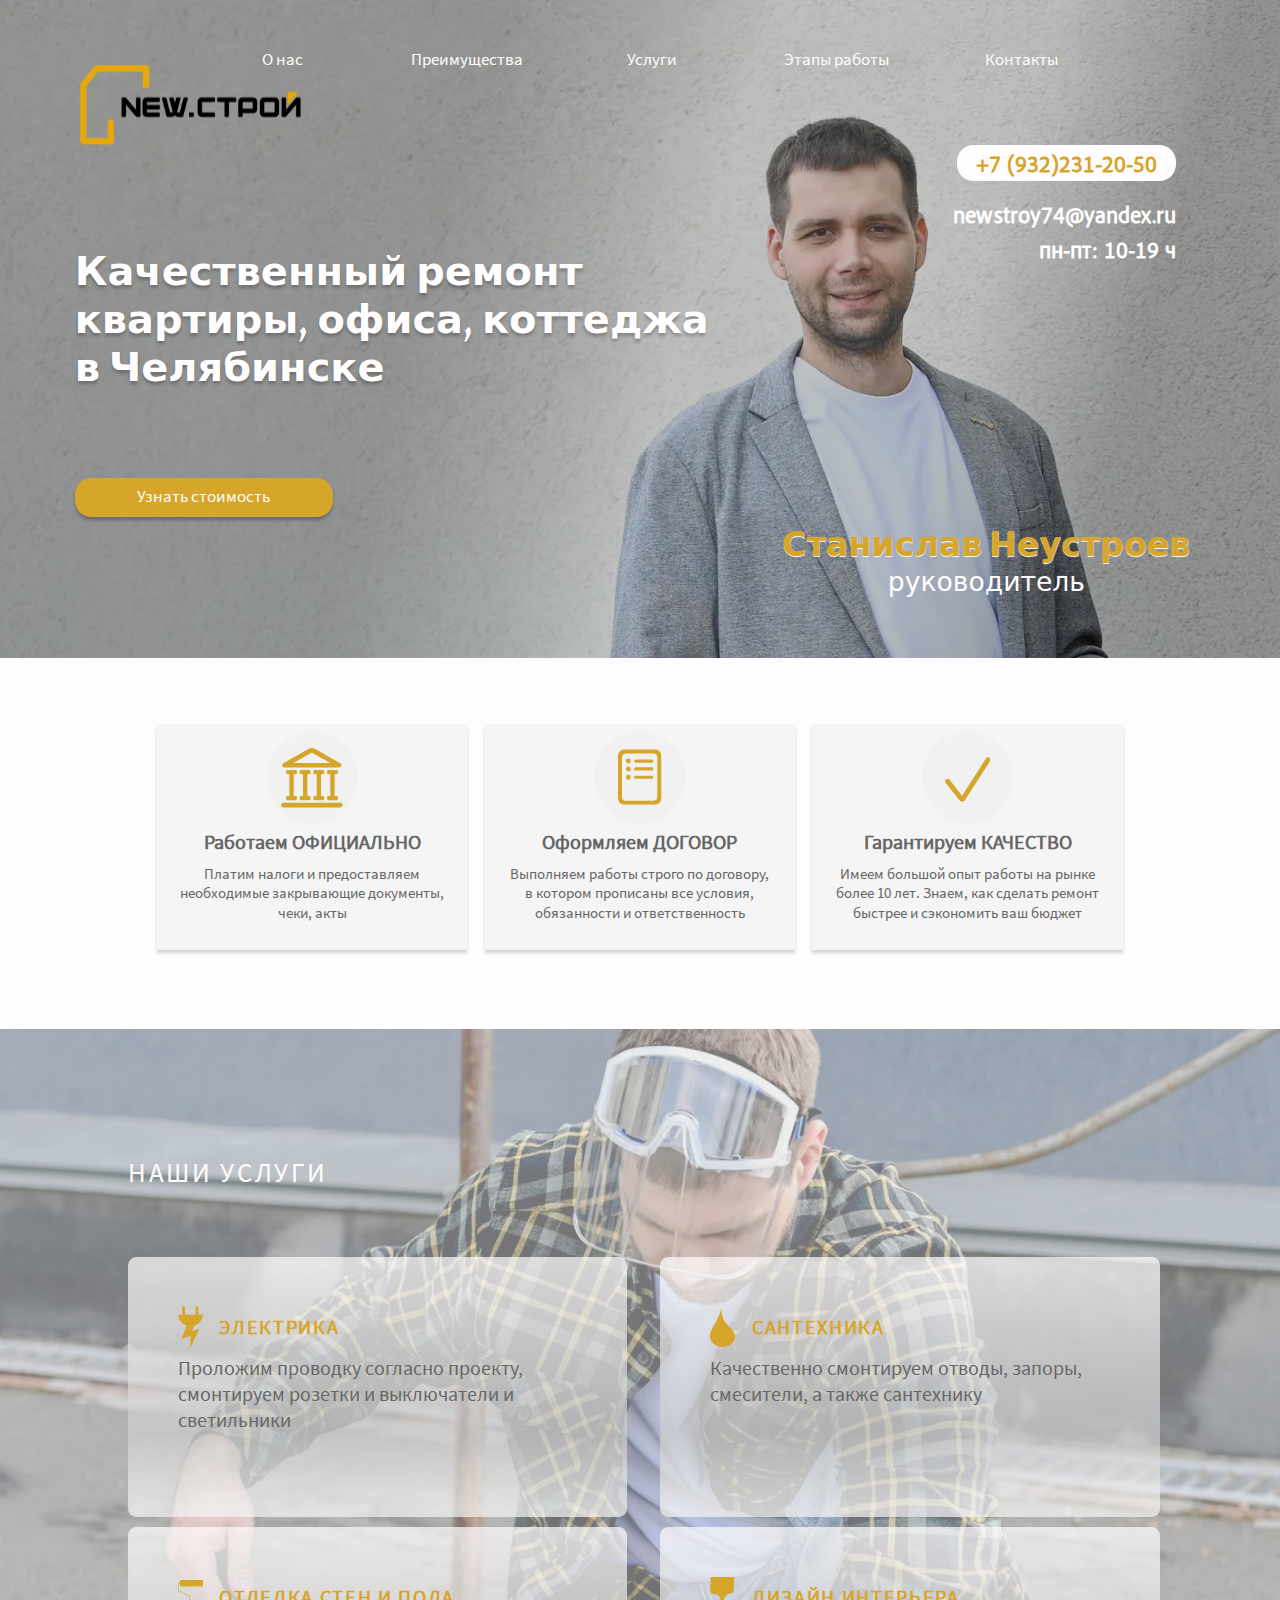
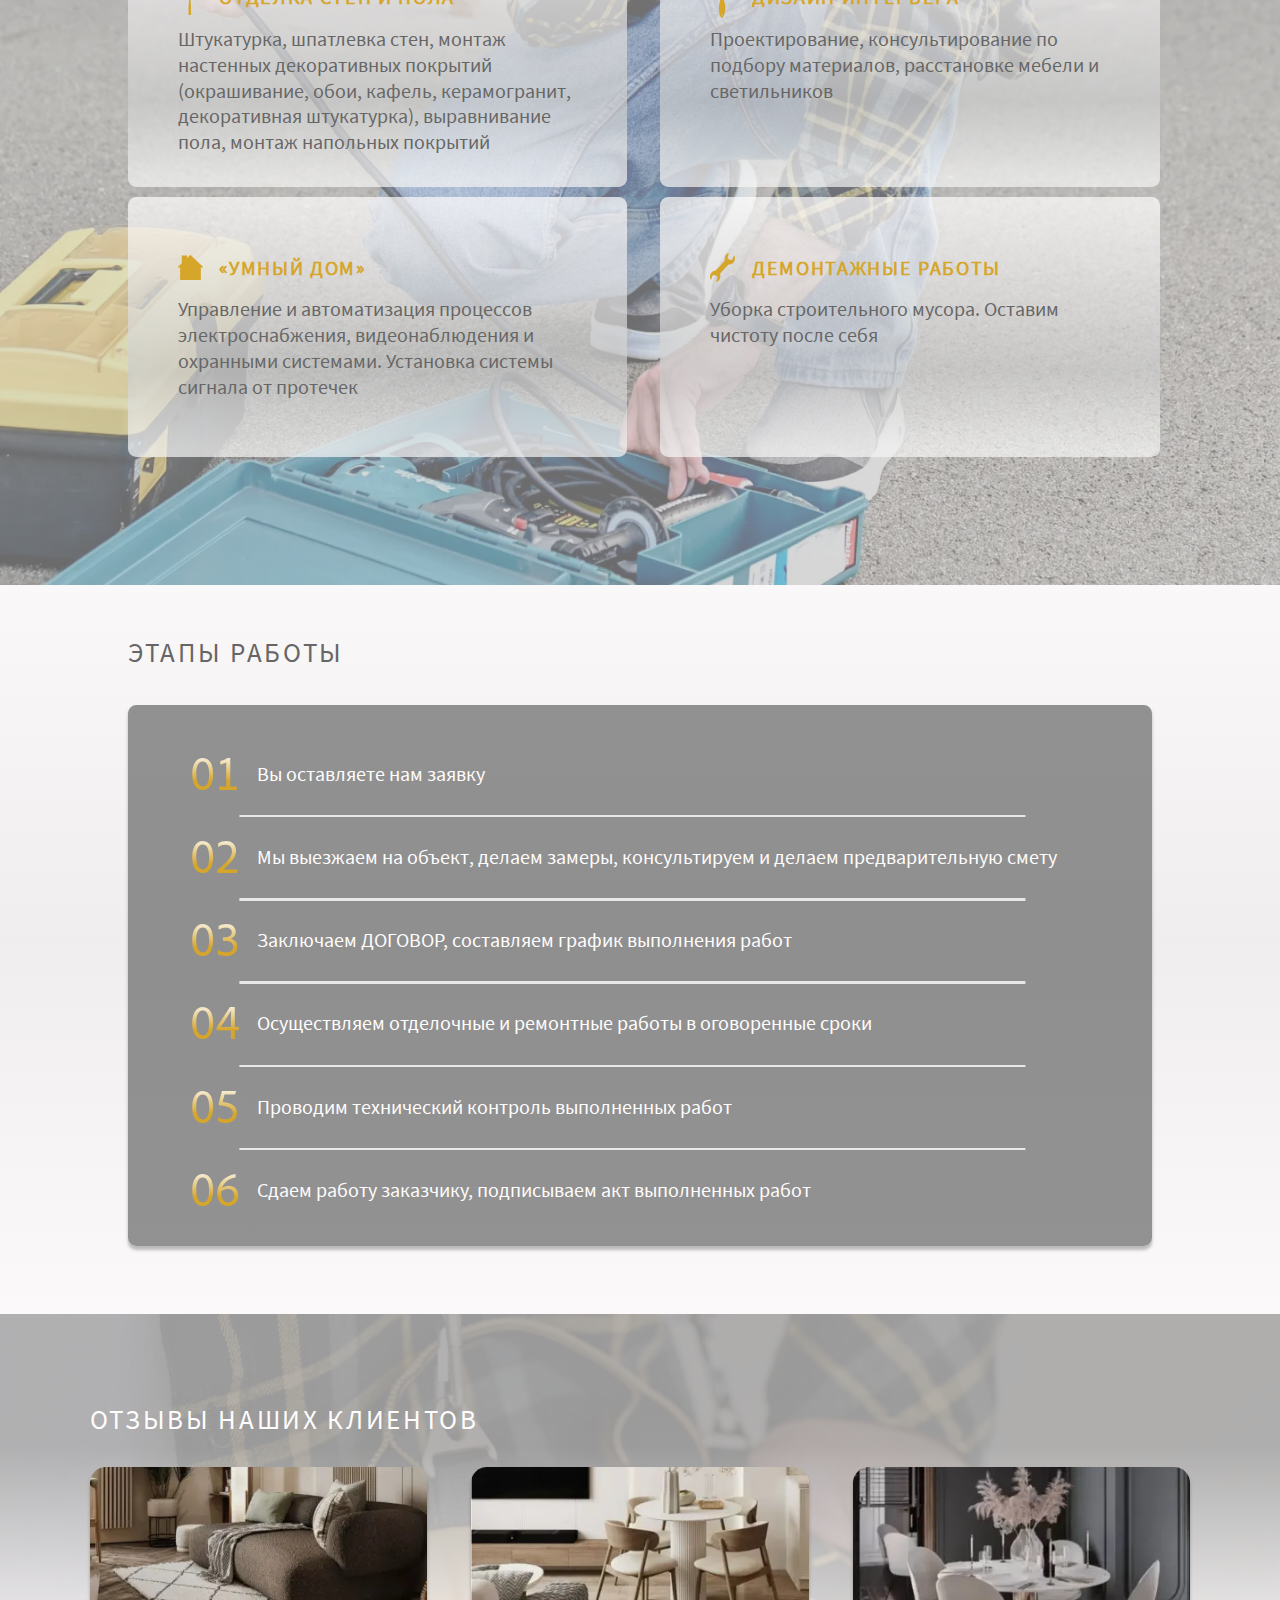
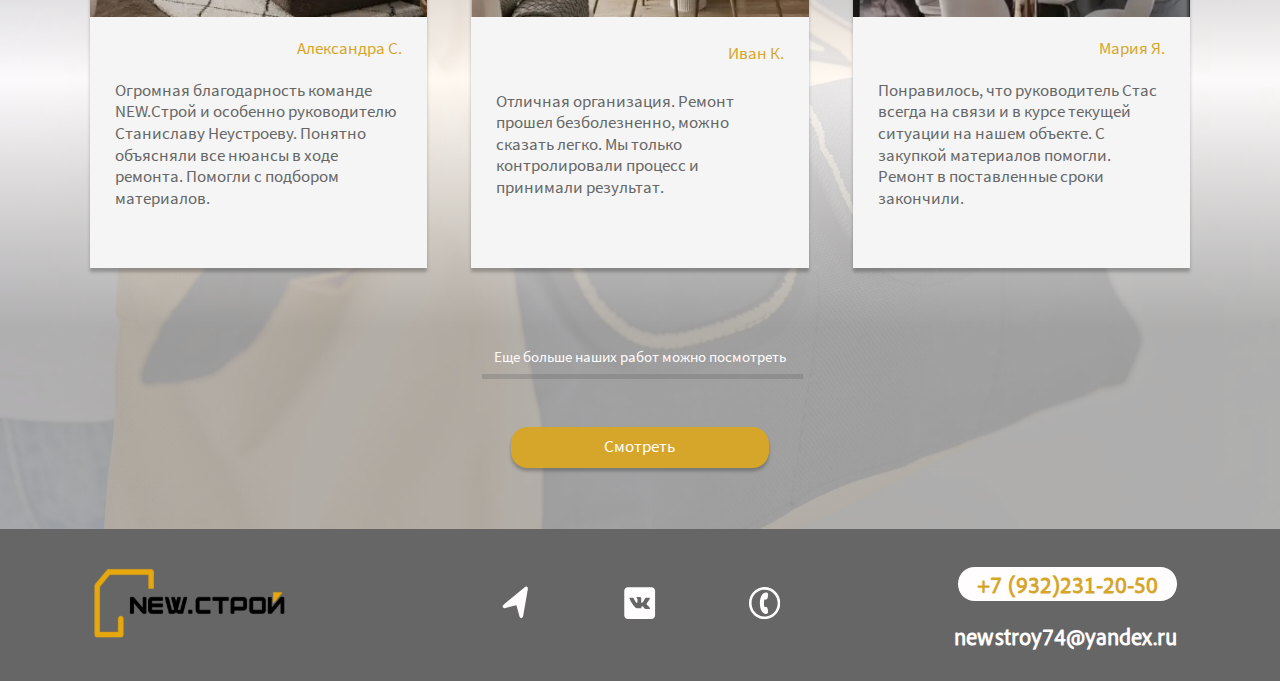
==== commit 36dd4ff0: "minor changes in 2nd section text" ====
--- a/index.html
+++ b/index.html
@@ -247,7 +247,7 @@
           </div>
           <h3 class="title-advantages">Работаем ОФИЦИАЛЬНО</h3>
           <p class="card-paragraph">
-            Зарегестрированы как ООО, платим налоги и предоставляем необходимые
+            Платим налоги и предоставляем необходимые
             закрывающие документы, чеки, акты
           </p>
         </div>
--- a/css/style.css
+++ b/css/style.css
@@ -304,8 +304,8 @@
   grid-template-columns: repeat(3, 1fr);
   gap: 1.8%;
   background-color: rgb(255, 253, 253);
-  grid-column: full-start/full-end;
-  padding: 8%;
+  grid-column: 2/14;
+  padding: 6% 6% 7.2% 6%;
 }
 @media only screen and (max-width: 700px) {
   .advantages {
@@ -322,10 +322,10 @@
   background-color: rgb(245, 245, 245);
   display: grid;
   text-align: center;
-  padding: 5rem 2.7rem 5rem 2.7rem;
+  padding: 1rem 2.7rem 5rem 2.7rem;
   box-shadow: 0px 0.4rem 0.4rem 0px rgba(102, 102, 102, 0.3);
   transition: 0.2s all;
-  grid-template-rows: 55% 20% 25%;
+  grid-template-rows: 55% 20% auto;
 }
 .advantages-card:hover {
   transform: translateY(-1.5rem) scale(1.03);
@@ -374,10 +374,10 @@
   grid-column: full-start/full-end;
   display: grid;
   grid-template-columns: 50% 50%;
-  grid-template-rows: 13% repeat(3, minmax(10rem, 1fr));
+  grid-template-rows: 10% repeat(3, minmax(10rem, 1fr));
   background: linear-gradient(180deg, rgba(204, 204, 204, 0.32) 4.77%, rgba(153, 152, 152, 0.4) 100%), url(../img/services-background.webp) center/cover no-repeat;
-  padding: 6vw;
-  padding-right: 9vw;
+  padding: 10%;
+  padding-right: 12%;
   gap: 1.2rem 4rem;
 }
 @media only screen and (max-width: 700px) {
@@ -460,9 +460,9 @@
   grid-column: full-start/full-end;
   display: grid;
   grid-template-columns: 100%;
-  grid-template-rows: 7% 93%;
+  grid-template-rows: 12% auto;
   background: linear-gradient(180deg, rgba(204, 204, 204, 0.1) 0%, rgba(102, 102, 102, 0.1) 49.01%, rgba(204, 204, 204, 0.08) 100%);
-  padding: 7vw;
+  padding: 4% 10% 8% 10%;
 }
 @media only screen and (max-width: 700px) {
   .work-progress {
@@ -472,6 +472,7 @@
 }
 .work-progress__div {
   display: grid;
+  height: auto;
   background-color: rgba(102, 102, 102, 0.7);
   box-shadow: 0px 0.4rem 0.4rem 0px rgba(0, 0, 0, 0.25);
   border-radius: 1rem;
@@ -491,7 +492,7 @@
 @media only screen and (max-width: 700px) {
   .work-progress__list {
     grid-template-rows: auto 1fr;
-    gap: 6vw;
+    gap: 6.5vw;
   }
 }
 .work-progress__list li {
@@ -544,7 +545,7 @@
   left: 0;
   bottom: -1rem;
   height: 0.3rem;
-  width: 70vw;
+  width: 80%;
   background-color: rgba(255, 253, 253, 0.8);
   transform: translateX(11.5%);
 }
@@ -711,6 +712,11 @@
   padding: 0 3rem 3rem 3rem;
   align-self: stretch;
 }
+@media only screen and (max-width: 700px) {
+  .reviews-card__paragraph {
+    padding: 0 4vw 4vw 4vw;
+  }
+}
 
 .footer {
   background-color: rgb(102, 102, 102);
@@ -732,7 +738,6 @@
   grid-column: 2/3;
   align-content: center;
   justify-content: center;
-  margin-left: 5vw;
 }
 @media only screen and (max-width: 700px) {
   .footer__icons {
@@ -745,6 +750,7 @@
 .icon-list {
   display: grid;
   grid-template-columns: repeat(3, 1fr);
+  justify-items: center;
 }
 @media only screen and (max-width: 700px) {
   .icon-list {
@@ -760,7 +766,6 @@
   .telegram-img {
     width: 9vw;
     padding-top: 1.7vw;
-    margin-left: 3vw;
   }
 }
 
@@ -806,7 +811,7 @@
 }
 
 .contacts-footer {
-  margin-left: 8vw;
+  justify-self: end;
   gap: 1rem;
   grid-column: 3/-1;
   grid-row: 1/-1;
@@ -818,10 +823,12 @@
 }
 @media only screen and (max-width: 700px) {
   .contacts-footer {
-    padding: 0;
     justify-items: center;
+    justify-self: center;
+    align-self: center;
     grid-column: 1/-1;
     grid-row: 3/-1;
+    padding: 0;
     gap: 10vw;
     width: 70vw;
   }
@@ -834,8 +841,8 @@
 }
 @media only screen and (max-width: 700px) {
   .contacts__phone-footer {
-    justify-items: center;
-    align-items: center;
+    justify-self: center;
+    align-self: center;
     width: 65vw;
     font-size: 6.24vw;
     line-height: 7.76vw;
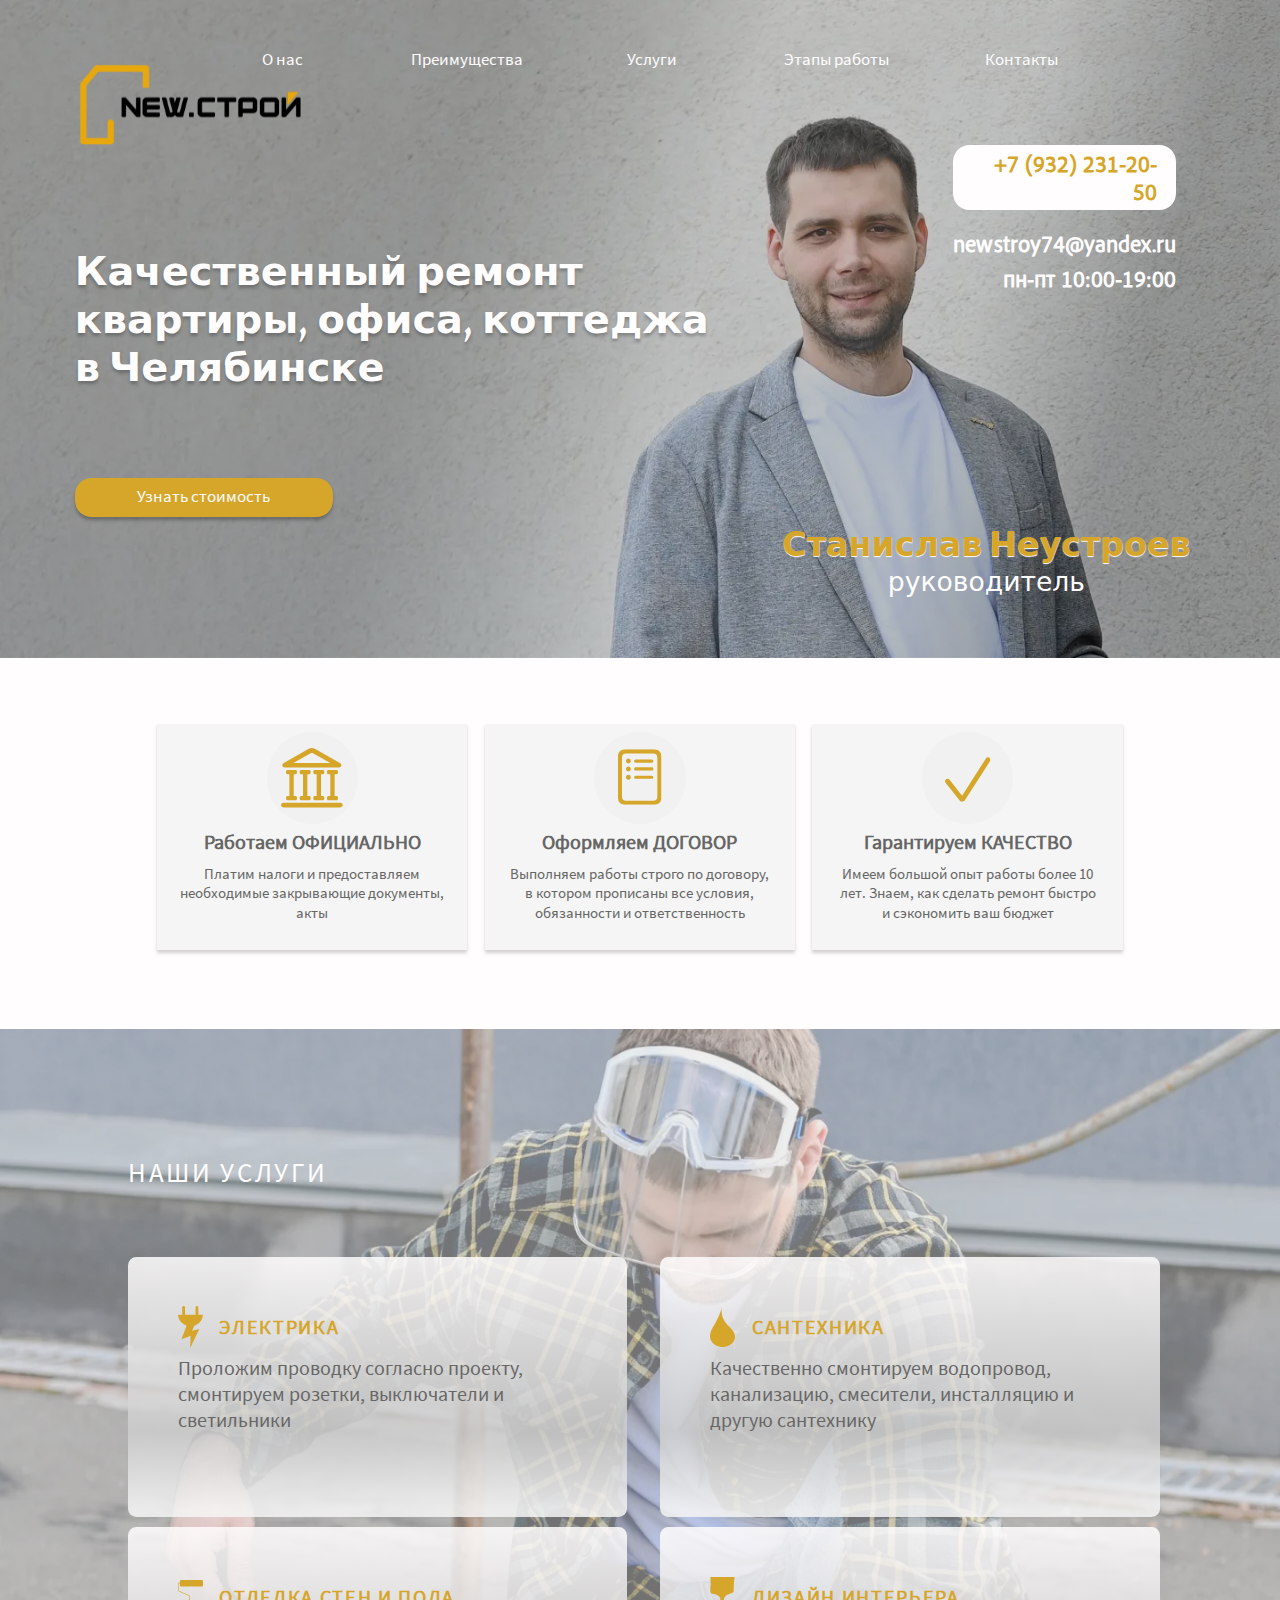
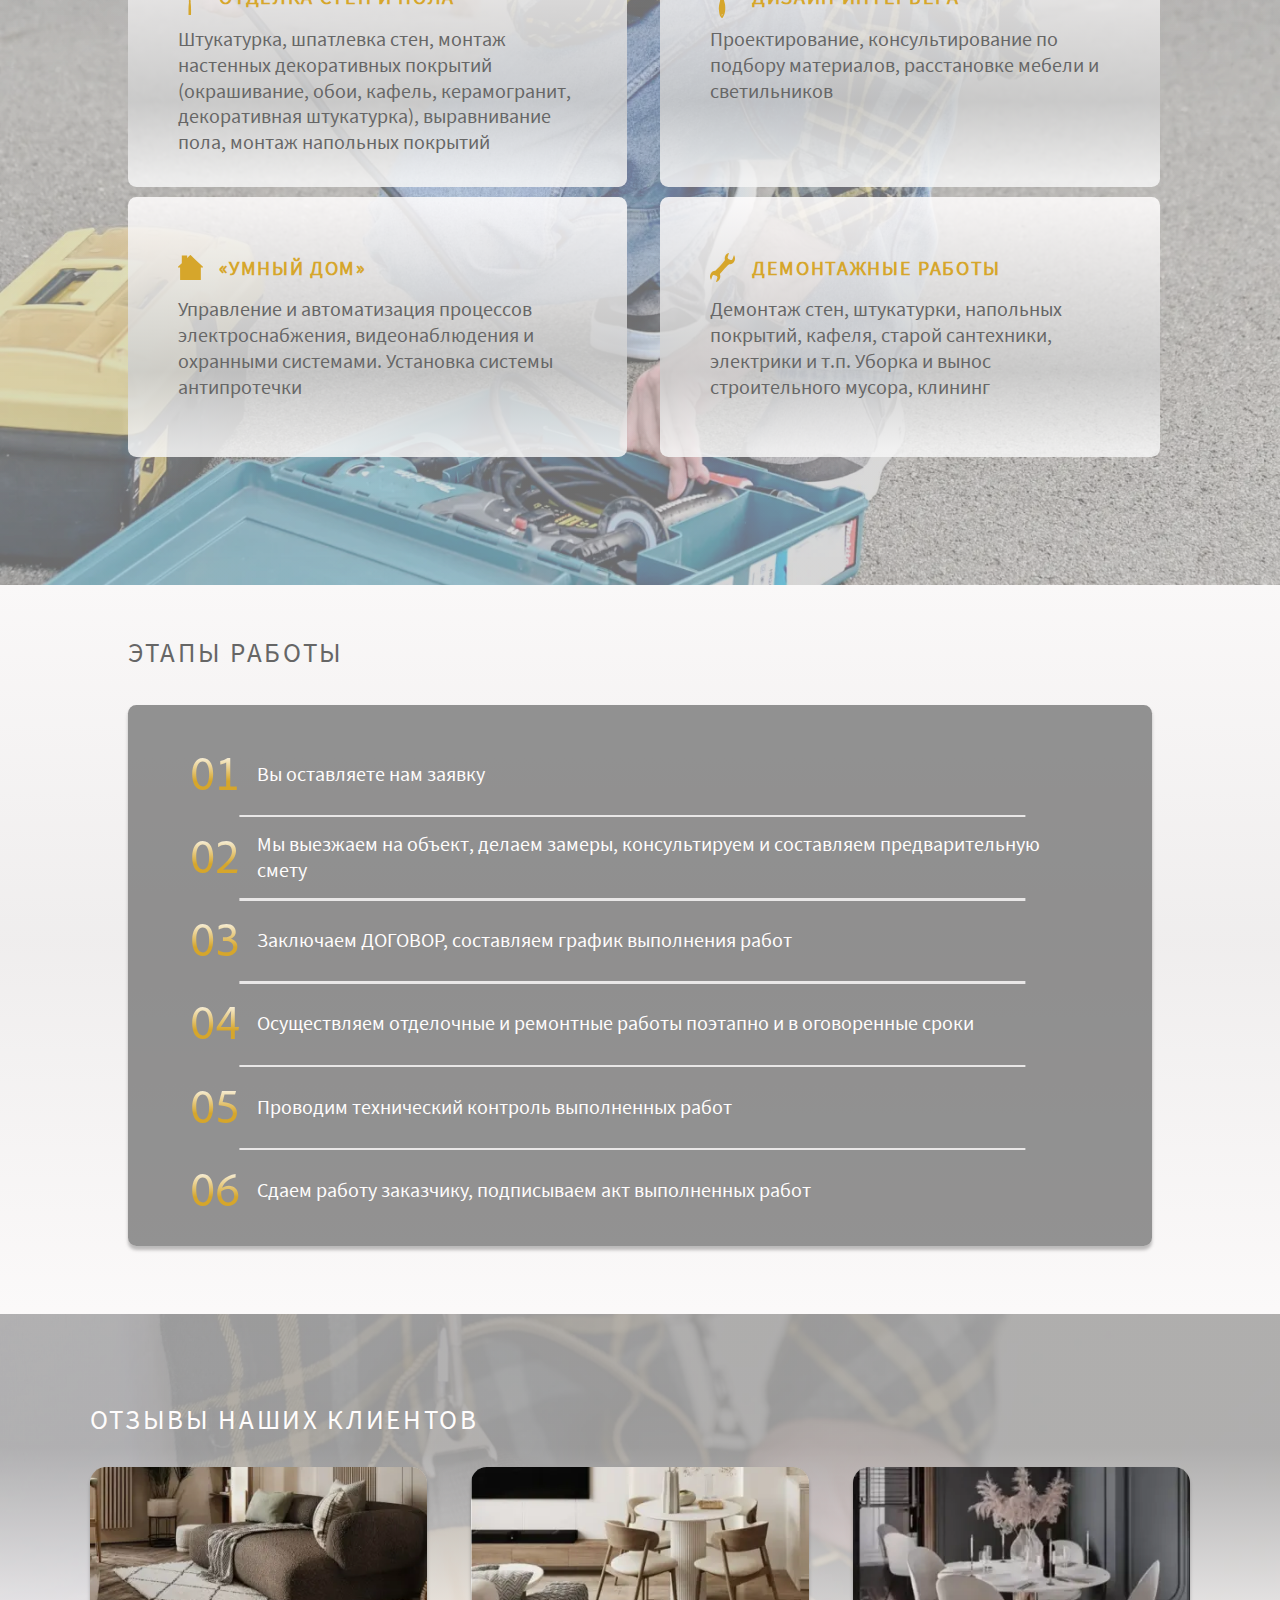
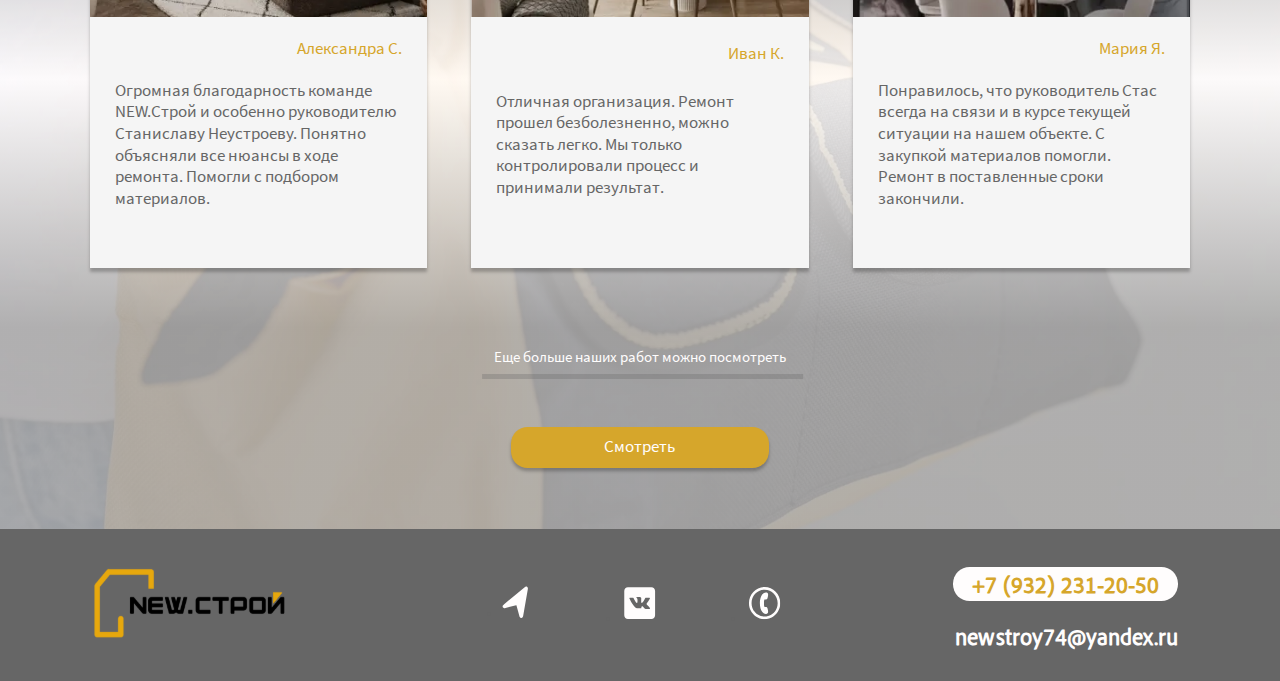
==== commit 40a5eb74: "change tg account, some text changes" ====
--- a/index.html
+++ b/index.html
@@ -7,7 +7,7 @@
     <link rel="stylesheet" href="css/swiper-bundle.min.css" />
     <link rel="stylesheet" href="css/style.css" />
     <link rel="icon" href="img/favicon.png" type="image/png" />
-
+    <link rel="preload" href="img/header-background_small.webp" as="image" type="image/webp">
     <title>NEW.строй</title>
     <meta
       name="description"
@@ -15,7 +15,43 @@
     вашего дома «под ключ»
     в Челябинске."
     />
-    <!-- Yandex.Metrika counter -->
+  </head>
+  <body>
+    <div class="container">
+      <header class="header">
+        <a href="#" class="logo__big"
+          ><img src="../icons/logo.svg" alt="newstroy_logo" class="logo__img"
+        /></a>
+        <div class="nav">
+          <ul class="nav__list">
+            <li class="nav__item">
+              <a href="" class="nav__link">О нас</a>
+            </li>
+            <li class="nav__item">
+              <a href="#advantages" class="nav__link">Преимущества</a>
+            </li>
+            <li class="nav__item">
+              <a href="#services" class="nav__link">Услуги</a>
+            </li>
+            <li class="nav__item">
+              <a href="#work-progress" class="nav__link">Этапы работы</a>
+            </li>
+            <li class="nav__item">
+              <a href="#footer" class="nav__link">Контакты</a>
+            </li>
+          </ul>
+        </div>
+        <div class="title">
+          <h1 class="title-header">
+            Качественный ремонт <br />
+            квартиры, офиса, коттеджа <br />
+            в Челябинске
+          </h1>
+        </div>
+        <button id="openFormBtn" class="btn header__btn">
+          Узнать стоимость
+        </button>
+        <!-- Yandex.Metrika counter -->
     <script type="text/javascript">
       (function (m, e, t, r, i, k, a) {
         m[i] =
@@ -58,43 +94,6 @@
         /></div
     ></noscript>
     <!-- /Yandex.Metrika counter -->
-  </head>
-  <body>
-    <div class="container">
-      <header class="header">
-        <a href="#" class="logo__big"
-          ><img src="icons/logo.svg" alt="newstroy_logo" class="logo__img"
-        /></a>
-        <div class="nav">
-          <ul class="nav__list">
-            <li class="nav__item">
-              <a href="" class="nav__link">О нас</a>
-            </li>
-            <li class="nav__item">
-              <a href="#advantages" class="nav__link">Преимущества</a>
-            </li>
-            <li class="nav__item">
-              <a href="#services" class="nav__link">Услуги</a>
-            </li>
-            <li class="nav__item">
-              <a href="#work-progress" class="nav__link">Этапы работы</a>
-            </li>
-            <li class="nav__item">
-              <a href="#footer" class="nav__link">Контакты</a>
-            </li>
-          </ul>
-        </div>
-        <div class="title">
-          <h1 class="title-header">
-            Качественный ремонт <br />
-            квартиры, офиса, коттеджа <br />
-            в Челябинске
-          </h1>
-        </div>
-        <button id="openFormBtn" class="btn header__btn">
-          Узнать стоимость
-        </button>
-
         <!-- Фон всплывающей формы -->
         <div class="modal" id="modal">
           <div class="modal-content">
@@ -215,7 +214,7 @@
               target="_blank"
               rel="noopener noreferrer"
               class="contacts__link"
-              >+7 (932)231-20-50</a
+              >+7 (932) 231-20-50</a
             >
           </div>
           <div class="contacts__email">
@@ -227,7 +226,7 @@
               >newstroy74@yandex.ru</a
             >
           </div>
-          <div class="contacts__working-time">пн-пт: 10-19 ч</div>
+          <div class="contacts__working-time">пн-пт 10:00-19:00</div>
         </div>
         <div class="boss">
           <p class="boss__name">Станислав Неустроев</p>
@@ -248,7 +247,7 @@
           <h3 class="title-advantages">Работаем ОФИЦИАЛЬНО</h3>
           <p class="card-paragraph">
             Платим налоги и предоставляем необходимые
-            закрывающие документы, чеки, акты
+            закрывающие документы, акты
           </p>
         </div>
         <div class="advantages-card">
@@ -279,8 +278,8 @@
           </div>
           <h3 class="title-advantages">Гарантируем КАЧЕСТВО</h3>
           <p class="card-paragraph">
-            Имеем большой опыт работы на рынке более 10 лет. Знаем, как сделать
-            ремонт быстрее и сэкономить ваш бюджет
+            Имеем большой опыт работы более 10 лет. Знаем, как сделать
+            ремонт быстро и сэкономить ваш бюджет
           </p>
         </div>
       </section>
@@ -297,7 +296,7 @@
             />
             <h3 class="services-card__title card-title">ЭЛЕКТРИКА</h3>
             <p class="services-card__paragraph card-services-paragraph">
-              Проложим проводку согласно проекту, смонтируем розетки и
+              Проложим проводку согласно проекту, смонтируем розетки,
               выключатели и светильники
             </p>
           </div>
@@ -311,7 +310,7 @@
             />
             <h3 class="services-card__title card-title">САНТЕХНИКА</h3>
             <p class="services-card__paragraph card-services-paragraph">
-              Качественно смонтируем отводы, запоры, смесители, а также
+              Качественно смонтируем водопровод, канализацию, смесители, инсталляцию и другую
               сантехнику
             </p>
           </div>
@@ -355,8 +354,7 @@
             <h3 class="services-card__title card-title">«УМНЫЙ ДОМ»</h3>
             <p class="services-card__paragraph card-services-paragraph">
               Управление и автоматизация процессов электроснабжения,
-              видеонаблюдения и охранными системами. Установка системы сигнала
-              от протечек
+              видеонаблюдения и охранными системами. Установка системы антипротечки
             </p>
           </div>
         </div>
@@ -369,7 +367,8 @@
             />
             <h3 class="services-card__title card-title">ДЕМОНТАЖНЫЕ РАБОТЫ</h3>
             <p class="services-card__paragraph card-services-paragraph">
-              Уборка строительного мусора. Оставим чистоту после себя
+              Демонтаж стен, штукатурки, напольных покрытий, кафеля, старой сантехники, электрики и т.п. 
+              Уборка и вынос строительного мусора, клининг
             </p>
           </div>
         </div>
@@ -383,7 +382,7 @@
             </li>
             <li>
               <p class="work-progress-paragraph">
-                Мы выезжаем на объект, делаем замеры, консультируем и делаем
+                Мы выезжаем на объект, делаем замеры, консультируем и составляем
                 предварительную смету
               </p>
             </li>
@@ -394,7 +393,7 @@
             </li>
             <li>
               <p class="work-progress-paragraph">
-                Осуществляем отделочные и ремонтные работы в оговоренные сроки
+                Осуществляем отделочные и ремонтные работы поэтапно и в оговоренные сроки
               </p>
             </li>
             <li>
@@ -525,7 +524,7 @@
       </section>
       <footer class="footer" id="footer">
         <a href="#" class="logo__small"
-          ><img src="icons/logo.svg" alt="newstroy_logo" class="logo__img"
+          ><img src="../icons/logo.svg" alt="newstroy_logo" class="logo__img"
         /></a>
         <div class="footer__icons">
           <ul class="icon-list">
@@ -571,7 +570,7 @@
               target="_blank"
               rel="noopener noreferrer"
               class="contacts__link"
-              >+7 (932)231-20-50</a
+              >+7 (932) 231-20-50</a
             >
           </div>
           <div class="contacts__email">
--- a/css/style.css
+++ b/css/style.css
@@ -134,6 +134,7 @@
   grid-row: 3/4;
   grid-column: 1/7;
   margin-top: 1rem;
+  text-shadow: 0px 0.4rem 0.4rem 0px rgba(0, 0, 0, 0.25);
 }
 @media only screen and (max-width: 700px) {
   .title {
@@ -403,7 +404,7 @@
 .services-card {
   padding: 6rem 6rem;
   transition: 0.2s all;
-  background: linear-gradient(180deg, rgba(255, 253, 253, 0.7) 1.77%, rgba(204, 204, 204, 0.7) 67.27%, rgba(245, 245, 245, 0.7) 97.27%);
+  background: linear-gradient(180deg, rgba(255, 253, 253, 0.85) 1.77%, rgba(204, 204, 204, 0.85) 67.27%, rgba(245, 245, 245, 0.85) 97.27%);
   border-radius: 1rem;
 }
 @media only screen and (max-width: 700px) {
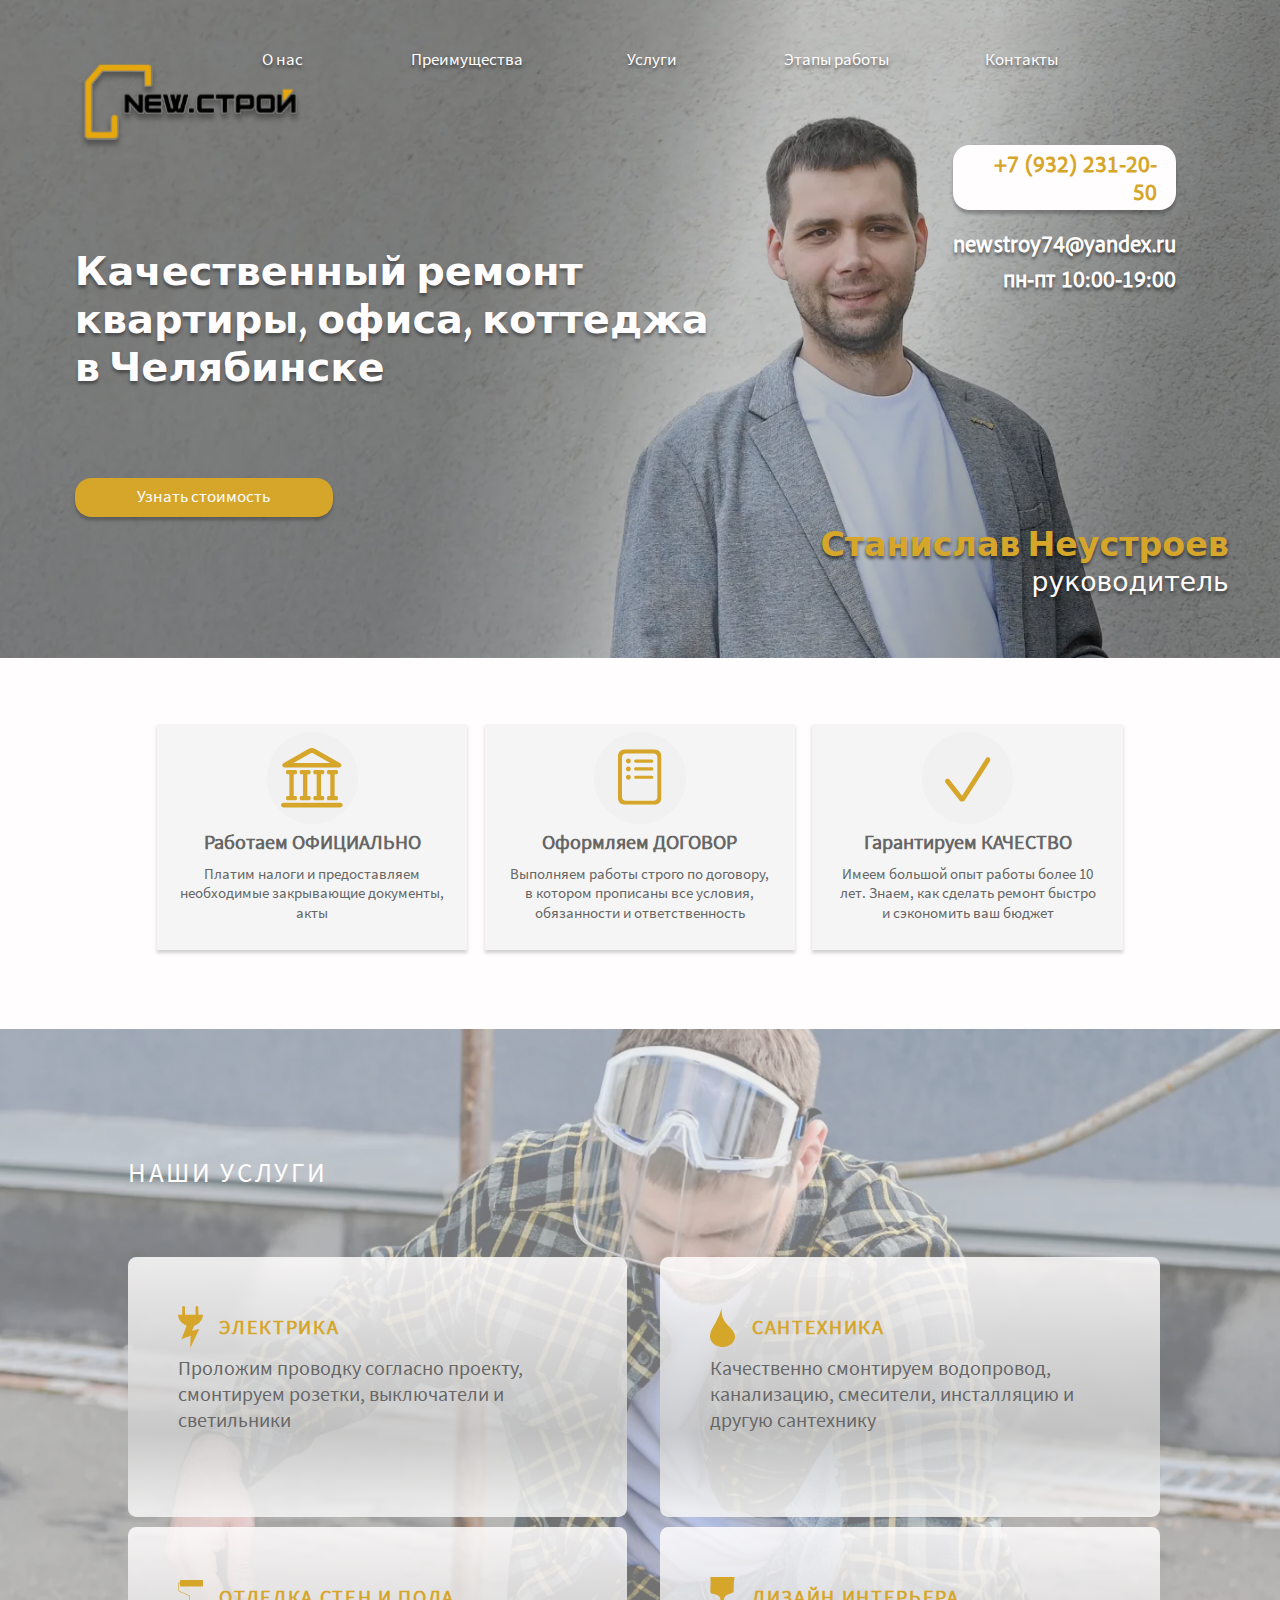
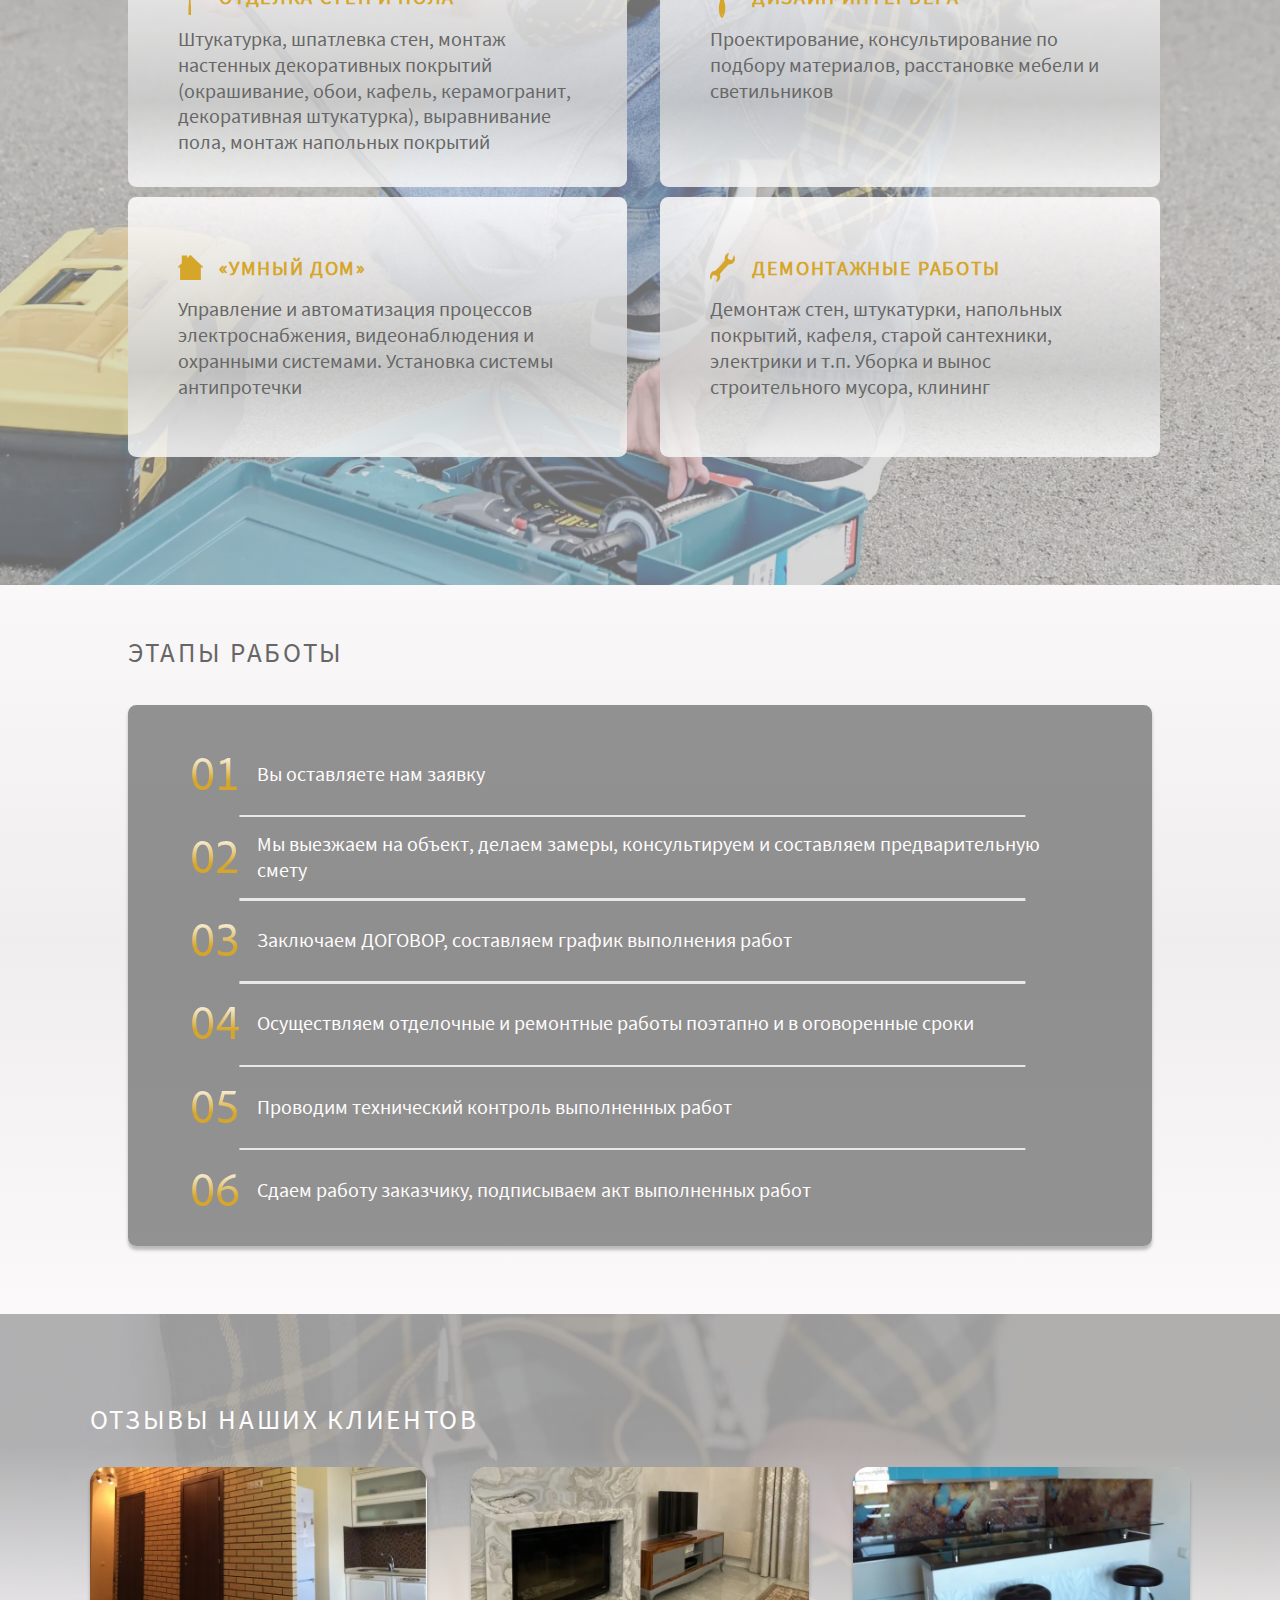
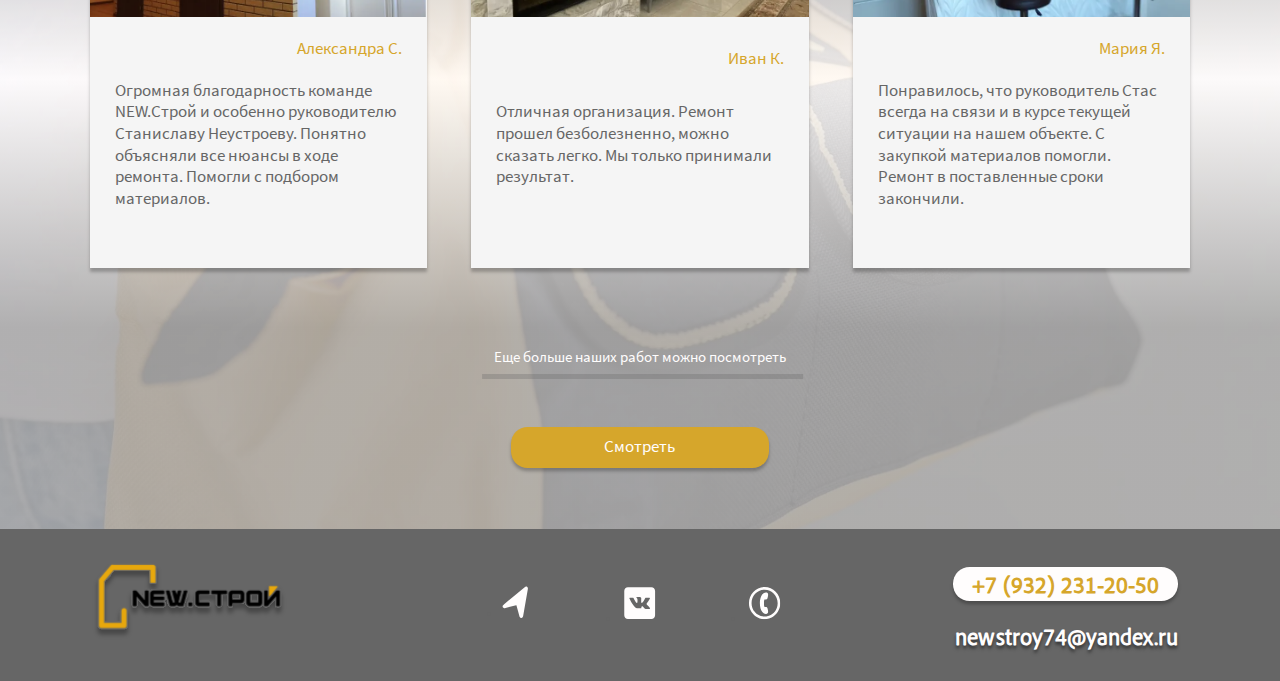
==== commit 1a5af2c3: "Change some shadows and text" ====
--- a/index.html
+++ b/index.html
@@ -20,7 +20,7 @@
     <div class="container">
       <header class="header">
         <a href="#" class="logo__big"
-          ><img src="../icons/logo.svg" alt="newstroy_logo" class="logo__img"
+          ><img src="icons/logo.svg" alt="newstroy_logo" class="logo__img"
         /></a>
         <div class="nav">
           <ul class="nav__list">
@@ -436,7 +436,7 @@
             <h3 class="reviews-card__title card-reviews-title">Иван К.</h3>
             <p class="reviews-card__paragraph card-reviews-paragraph">
               Отличная организация. Ремонт прошел безболезненно, можно сказать
-              легко. Мы только контролировали процесс и принимали результат.
+              легко. Мы только принимали результат.
             </p>
           </div>
           <div class="reviews-card">
@@ -484,8 +484,7 @@
                 <h3 class="reviews-card__title card-reviews-title">Иван К.</h3>
                 <p class="reviews-card__paragraph card-reviews-paragraph">
                   Отличная организация. Ремонт прошел безболезненно, можно
-                  сказать легко. Мы только контролировали процесс и принимали
-                  результат.
+                  сказать легко. Мы только принимали результат.
                 </p>
               </div>
             </div>
@@ -524,7 +523,7 @@
       </section>
       <footer class="footer" id="footer">
         <a href="#" class="logo__small"
-          ><img src="../icons/logo.svg" alt="newstroy_logo" class="logo__img"
+          ><img src="icons/logo.svg" alt="newstroy_logo" class="logo__img"
         /></a>
         <div class="footer__icons">
           <ul class="icon-list">
--- a/css/style.css
+++ b/css/style.css
@@ -75,13 +75,13 @@
   display: grid;
   grid-template-columns: repeat(10, 1fr);
   grid-template-rows: 22% 15% 35% 28%;
-  background: linear-gradient(105.82deg, rgba(0, 0, 0, 0.4) 28.2%, rgba(0, 0, 0, 0.4) 34.49%, rgba(0, 0, 0, 0.32) 44.65%, rgba(102, 102, 102, 0.4) 53.25%, rgba(102, 102, 102, 0.4) 71.97%, rgba(0, 0, 0, 0.4) 84.65%), url(../img/header-background.webp) center/cover no-repeat;
+  background: linear-gradient(103.51deg, rgba(0, 0, 0, 0.5) 30.31%, rgba(0, 0, 0, 0.5) 37.37%, rgba(0, 0, 0, 0.4) 48.38%, rgba(102, 102, 102, 0.4) 56.42%, rgba(102, 102, 102, 0.4) 69.48%, rgba(0, 0, 0, 0.4) 78.81%, rgba(0, 0, 0, 0.5) 88.42%, rgba(0, 0, 0, 0.5) 93.69%), url(../img/header-background.webp) center/cover no-repeat;
   background-position: right center;
   overflow: hidden;
 }
 @media only screen and (min-width: 1900px) {
   .header {
-    background: linear-gradient(105.82deg, rgba(0, 0, 0, 0.4) 28.2%, rgba(0, 0, 0, 0.4) 34.49%, rgba(0, 0, 0, 0.32) 44.65%, rgba(102, 102, 102, 0.4) 53.25%, rgba(102, 102, 102, 0.4) 71.97%, rgba(0, 0, 0, 0.4) 84.65%), url(../img/header-background_big.webp) center/cover no-repeat;
+    background: linear-gradient(103.51deg, rgba(0, 0, 0, 0.5) 30.31%, rgba(0, 0, 0, 0.5) 37.37%, rgba(0, 0, 0, 0.4) 48.38%, rgba(102, 102, 102, 0.4) 56.42%, rgba(102, 102, 102, 0.4) 69.48%, rgba(0, 0, 0, 0.4) 78.81%, rgba(0, 0, 0, 0.5) 88.42%, rgba(0, 0, 0, 0.5) 93.69%), url(../img/header-background_big.webp) center/cover no-repeat;
   }
 }
 @media only screen and (max-width: 700px) {
@@ -134,7 +134,6 @@
   grid-row: 3/4;
   grid-column: 1/7;
   margin-top: 1rem;
-  text-shadow: 0px 0.4rem 0.4rem 0px rgba(0, 0, 0, 0.25);
 }
 @media only screen and (max-width: 700px) {
   .title {
@@ -159,6 +158,7 @@
   gap: 0;
 }
 .nav__link:link, .nav__link:visited {
+  text-shadow: 0px 0.4rem 0.4rem rgba(0, 0, 0, 0.5);
   font-size: 2rem;
   font-weight: 400;
   color: rgb(255, 253, 253);
@@ -212,6 +212,7 @@
   background: rgb(255, 253, 253);
   border-radius: 2rem;
   transition: all 0.2s;
+  box-shadow: 0px 0.4rem 0.4rem rgba(0, 0, 0, 0.25);
 }
 .contacts__phone:hover {
   transform: translateY(-0.3rem);
@@ -237,6 +238,7 @@
   }
 }
 .contacts__link_email:link, .contacts__link_email:visited {
+  text-shadow: 0px 0.4rem 0.4rem rgba(0, 0, 0, 0.5);
   display: block;
   padding-top: 1.5rem;
   text-decoration: none;
@@ -249,6 +251,9 @@
 }
 .contacts__link_email:hover {
   transform: translateY(-0.3rem);
+}
+.contacts__working-time {
+  text-shadow: 0px 0.4rem 0.4rem rgba(0, 0, 0, 0.5);
 }
 @media only screen and (max-width: 700px) {
   .contacts__working-time {
@@ -266,7 +271,8 @@
   line-height: 4.8rem;
   padding-top: 8%;
   padding-left: 30%;
-  text-align: center;
+  text-align: end;
+  text-shadow: 0px 0.4rem 0.4rem rgba(0, 0, 0, 0.5);
 }
 @media only screen and (max-width: 700px) {
   .boss {
@@ -279,7 +285,6 @@
 }
 .boss__name {
   color: rgb(214, 166, 43);
-  text-shadow: 0px 0.1rem 0.1rem rgb(255, 253, 253);
 }
 @media only screen and (max-width: 700px) {
   .boss__name {
@@ -475,7 +480,7 @@
   display: grid;
   height: auto;
   background-color: rgba(102, 102, 102, 0.7);
-  box-shadow: 0px 0.4rem 0.4rem 0px rgba(0, 0, 0, 0.25);
+  box-shadow: 0px 0.4rem 0.4rem rgba(0, 0, 0, 0.25);
   border-radius: 1rem;
   padding: 2.5rem 2.5rem;
 }
@@ -667,7 +672,7 @@
   background-color: rgb(245, 245, 245);
   display: grid;
   grid-template-rows: 40% auto auto;
-  box-shadow: 0px 0.4rem 0.4rem 0px rgba(0, 0, 0, 0.25);
+  box-shadow: 0px 0.4rem 0.4rem rgba(0, 0, 0, 0.25);
   transition: 0.2s all;
   border-radius: 2rem 2rem 0rem 0rem;
   transition: 0.2s all;
@@ -860,7 +865,7 @@
   border: 0;
   padding: 1.4rem 5.6rem;
   border-radius: 2rem;
-  box-shadow: 0px 0.4rem 0.4rem 0px rgba(0, 0, 0, 0.25);
+  box-shadow: 0px 0.4rem 0.4rem rgba(0, 0, 0, 0.25);
   cursor: pointer;
   transition: all 0.2s;
 }
@@ -898,7 +903,7 @@
   display: grid;
   grid-template-rows: 5% 95%;
   background-color: rgba(214, 166, 43, 0.8);
-  box-shadow: 0px 0.4rem 0.4rem 0px rgba(0, 0, 0, 0.25);
+  box-shadow: 0px 0.4rem 0.4rem rgba(0, 0, 0, 0.25);
   margin: 7% auto;
   padding: 3rem;
   width: 64vw;
@@ -1263,7 +1268,7 @@
   line-height: 5.76rem;
   color: rgb(255, 253, 253);
   font-weight: 600;
-  text-shadow: 0px 0.4rem 0.4rem rgba(0, 0, 0, 0.25);
+  text-shadow: 0px 0.4rem 0.4rem rgba(0, 0, 0, 0.4);
 }
 @media only screen and (max-width: 700px) {
   .title-header {
